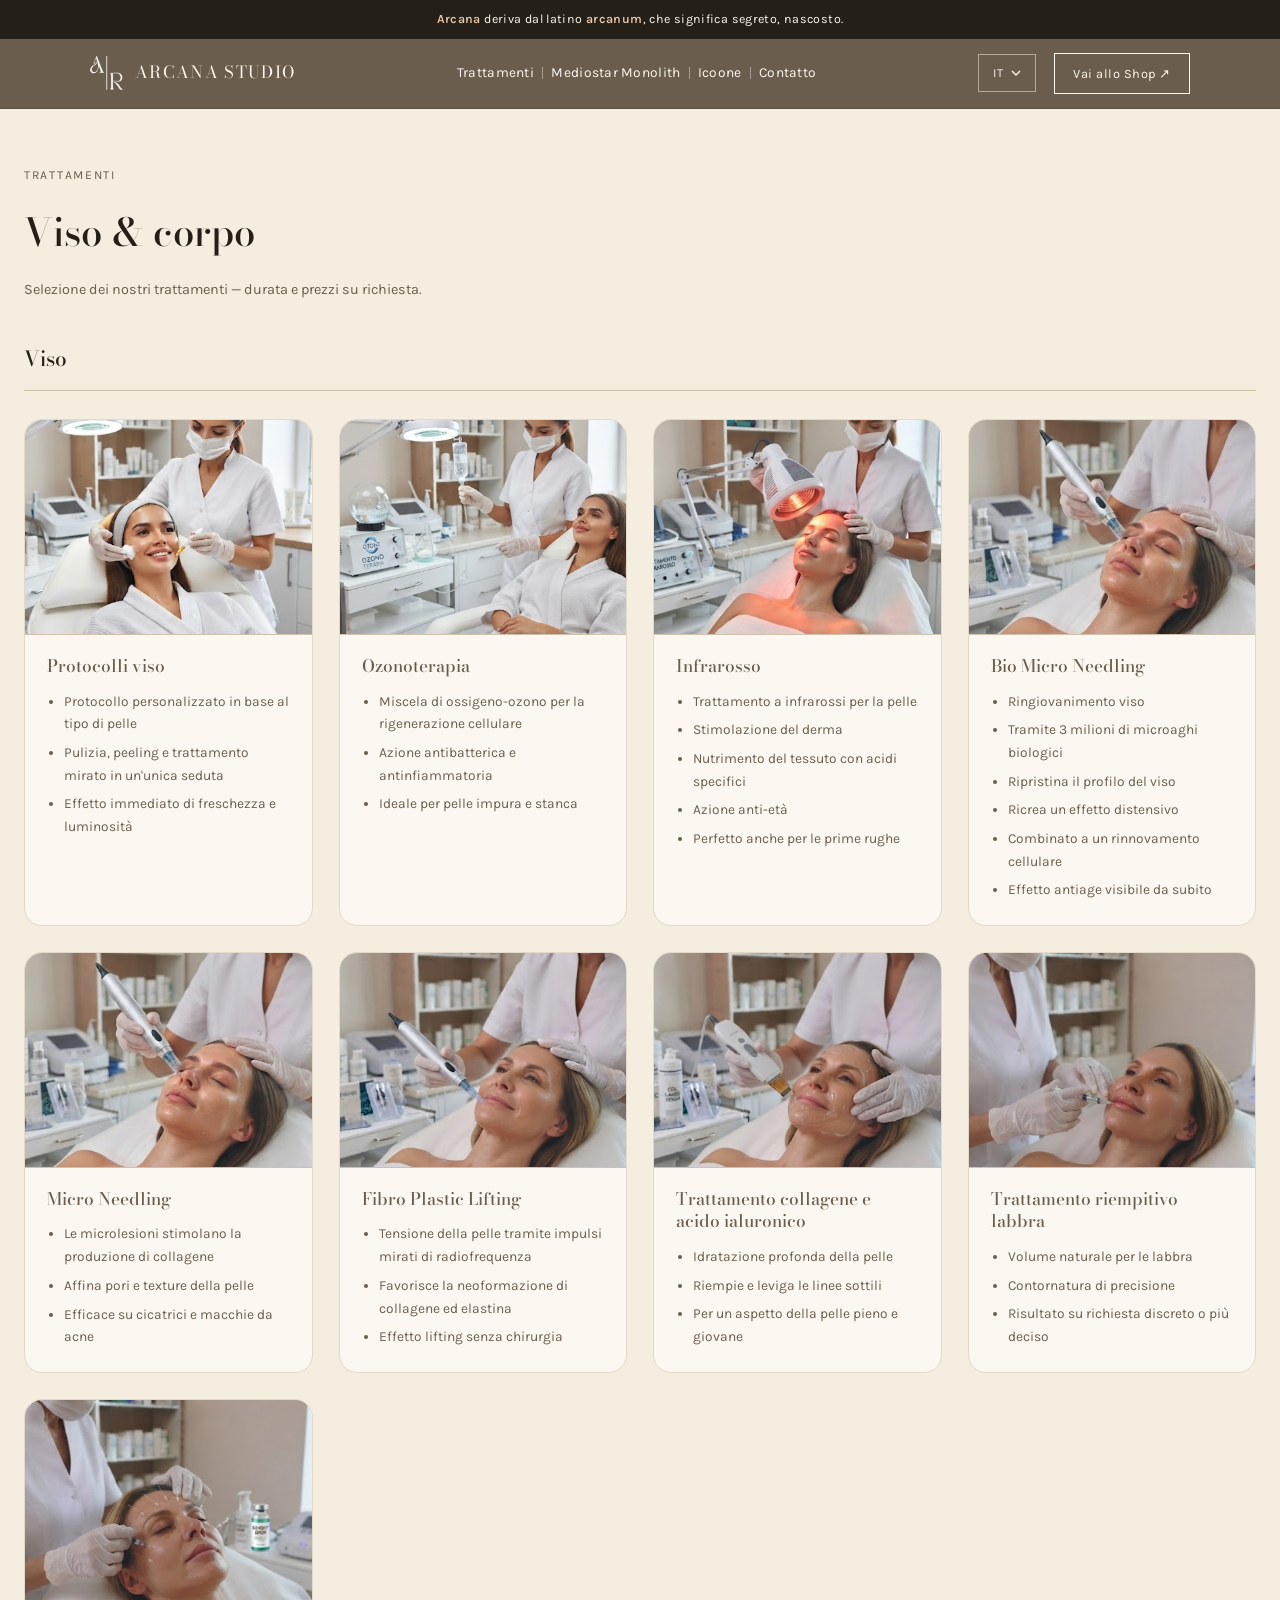
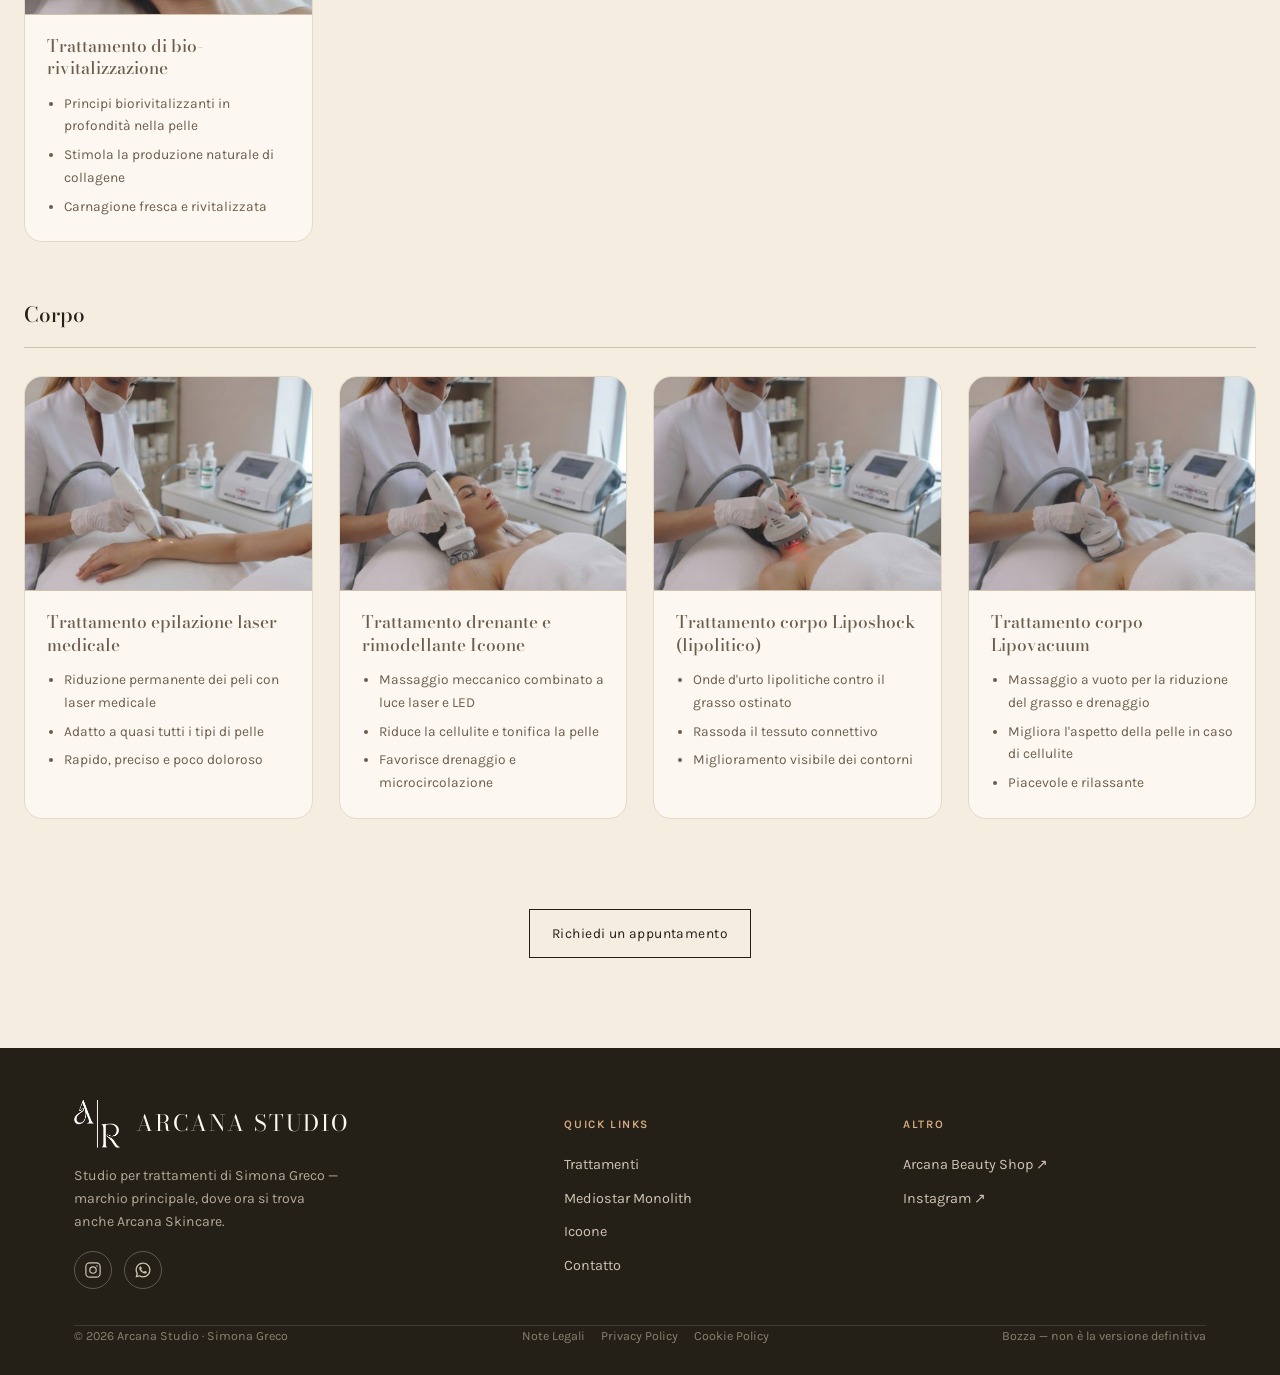
==== behandlungen.html @ 1604ca1e "Initial commit: Arcana Studio website Static multi-language (de/it/en/fr/es) site for Simona Greco's" ====
<!DOCTYPE html>
<html lang="de">
<head>
<script>(function(){if('scrollRestoration' in history){history.scrollRestoration='manual';}var frames=0;function toTop(){window.scrollTo(0,0);frames++;if(frames<20){requestAnimationFrame(toTop);}}toTop();window.addEventListener('pageshow',function(){frames=0;toTop();});})();</script>
<meta charset="UTF-8">
<meta name="viewport" content="width=device-width, initial-scale=1.0">
<link rel="icon" type="image/png" href="assets/favicon-black.png" media="(prefers-color-scheme: light)">
<link rel="icon" type="image/png" href="assets/favicon-white.png" media="(prefers-color-scheme: dark)">
<link rel="icon" href="favicon.ico" sizes="any">
<title>Behandlungen — Arcana Studio</title>
<link rel="preconnect" href="https://fonts.googleapis.com">
<link rel="preconnect" href="https://fonts.gstatic.com" crossorigin>
<link href="https://fonts.googleapis.com/css2?family=Bodoni+Moda:ital,opsz,wght@0,6..96,400..500;0,6..96,600;1,6..96,500&family=Karla:ital,wght@0,300;0,400;0,500;0,600;1,400&display=swap" rel="stylesheet">
<style>
  :root{
    --cream:#FCF8F1;
    --cream-deep:#F4EDE0;
    --ink:#241F17;
    --taupe:#6B5D4D;
    --terracotta:#6B5D4D;
    --line:#E3D9C8;
    --line-strong:#CFC2AC;
    --max:960px;
  }
  *{box-sizing:border-box;}
  body{
    margin:0;
    background:var(--cream-deep);
    color:var(--ink);
    font-family:'Karla', -apple-system, sans-serif;
    font-size:16px;
    line-height:1.65;
    -webkit-font-smoothing:antialiased;
  }
  a{color:inherit;}
  h1,h2,h3{
    font-family:'Bodoni Moda', Georgia, serif;
    font-weight:500;
    margin:0;
  }
  img{max-width:100%;display:block;}
  .rule{
    width:1px;height:0.9em;background:currentColor;opacity:0.35;
    display:inline-block;margin:0 0.6em;vertical-align:middle;
  }
  .eyebrow{
    font-size:0.76rem;letter-spacing:0.14em;text-transform:uppercase;
    color:var(--taupe);margin-bottom:16px;
  }

  /* ---------- draft banner ---------- */
  .draft-banner{
    background:var(--ink);color:var(--cream);text-align:center;
    font-size:0.78rem;letter-spacing:0.03em;padding:9px 16px;
  }
  .draft-banner strong{color:#E9C6A8;font-weight:600;}

  /* ---------- nav ---------- */
  header{
    position:sticky;top:0;z-index:40;
    background:var(--taupe);
    border-bottom:1px solid rgba(0,0,0,0.15);
  }
  nav.wrap{
    display:grid;grid-template-columns:auto 1fr auto;align-items:center;
    gap:14px 24px;padding-block:14px;
    max-width:1180px;margin:0 auto;padding-inline:24px;
  }
  @media (min-width:640px){ nav.wrap{padding-inline:40px;} }
  .brand{display:flex;align-items:center;gap:12px;text-decoration:none;color:var(--cream);justify-self:start;}
  .brand img{height:34px;width:auto;}
  .brand-word{font-family:'Bodoni Moda',serif;font-size:1.05rem;letter-spacing:0.08em;text-transform:uppercase;}
  .nav-right{display:flex;align-items:center;gap:18px;flex-wrap:wrap;justify-self:end;}
  .nav-links{
    display:none;align-items:center;justify-self:center;
    font-size:0.86rem;letter-spacing:0.02em;color:var(--cream);
  }
  .nav-links .rule{opacity:0.4;}
  .nav-links a{text-decoration:none;padding:6px 0;border-bottom:1px solid transparent;color:var(--cream);}
  .nav-links a:hover{border-color:#E9C6A8;}
  @media (min-width:860px){ .nav-links{display:flex;} }
  .nav-toggle{
    display:none;
    background:none;border:1px solid rgba(252,248,241,0.5);
    width:38px;height:38px;flex-shrink:0;
    align-items:center;justify-content:center;
    cursor:pointer;position:relative;
  }
  .nav-toggle span{
    display:block;width:18px;height:2px;background:var(--cream);
    position:relative;transition:background 0.15s;
  }
  .nav-toggle span::before,.nav-toggle span::after{
    content:'';position:absolute;left:0;width:18px;height:2px;background:var(--cream);
    transition:transform 0.15s;
  }
  .nav-toggle span::before{top:-6px;}
  .nav-toggle span::after{top:6px;}
  .nav-toggle[aria-expanded="true"] span{background:transparent;}
  .nav-toggle[aria-expanded="true"] span::before{transform:translateY(6px) rotate(45deg);}
  .nav-toggle[aria-expanded="true"] span::after{transform:translateY(-6px) rotate(-45deg);}
  @media (max-width:859px){
    nav.wrap{position:relative;}
    .nav-toggle{display:inline-flex;}
    .nav-cta{display:none;}
    .nav-links{
      display:none;
      position:absolute;top:100%;right:0;
      flex-direction:column;align-items:stretch;
      background:var(--taupe);
      min-width:220px;
      padding:0;
      box-shadow:0 16px 30px rgba(0,0,0,0.18);
      z-index:50;
    }
    .nav-links.is-open{display:flex;}
    .nav-links .rule{display:none;}
    .nav-links a{padding:14px 24px;border-bottom:1px solid rgba(252,248,241,0.15);text-align:left;}
    .nav-links a:last-child{border-bottom:none;}
  }

  .lang-switch{position:relative;}
  .lang-toggle{
    display:flex;align-items:center;gap:8px;
    background:none;border:1px solid rgba(252,248,241,0.5);color:var(--cream);
    padding:8px 14px;font:inherit;font-family:'Karla',sans-serif;
    font-size:0.76rem;letter-spacing:0.06em;text-transform:uppercase;
    cursor:pointer;transition:border-color 0.15s;
  }
  .lang-toggle:hover{border-color:var(--cream);}
  .lang-toggle svg{flex-shrink:0;transition:transform 0.15s;}
  .lang-toggle[aria-expanded="true"] svg{transform:rotate(180deg);}
  .lang-menu{
    position:absolute;top:calc(100% + 10px);right:0;
    display:flex;flex-direction:column;
    background:var(--cream);border:1px solid var(--line-strong);
    min-width:170px;box-shadow:0 14px 30px rgba(36,31,23,0.2);z-index:60;
  }
  .lang-menu[hidden]{display:none;}
  .lang-option{
    background:none;border:none;text-align:left;padding:11px 16px;
    font:inherit;font-family:'Karla',sans-serif;font-size:0.88rem;
    color:var(--ink);cursor:pointer;border-bottom:1px solid var(--line);
  }
  .lang-option:last-child{border-bottom:none;}
  .lang-option:hover{background:var(--cream-deep);}
  .lang-option.is-active{font-weight:700;color:var(--terracotta);}

  .nav-cta{
    border:1px solid var(--cream);color:var(--cream);padding:9px 18px;
    font-size:0.8rem;letter-spacing:0.04em;text-decoration:none;white-space:nowrap;
    transition:background 0.15s, color 0.15s;
  }
  .nav-cta:hover{background:var(--cream);color:var(--taupe);}

  .wrap{max-width:var(--max);margin:0 auto;padding:56px 24px 90px;}
  .section-head{max-width:60ch;}
  h1{font-size:clamp(1.8rem,4vw,2.4rem);margin-bottom:6px;}
  .menu-note{color:var(--taupe);font-size:0.9rem;margin:14px 0 40px;max-width:60ch;}

  .cta-btn{
    display:block;width:max-content;border:1px solid var(--ink);color:var(--ink);
    padding:12px 22px;text-decoration:none;font-size:0.86rem;letter-spacing:0.03em;
    margin:90px auto 0;transition:background 0.15s,color 0.15s;
  }
  .cta-btn:hover{background:var(--ink);color:var(--cream);}

  .wrap-treatments{max-width:1400px;}

  .tcat-title{
    font-size:1.3rem;margin:56px 0 28px;padding-bottom:14px;
    border-bottom:1px solid var(--line-strong);
  }
  .tcat-title:first-of-type{margin-top:8px;}
  .tcards{
    display:grid;
    grid-template-columns:repeat(auto-fill,minmax(260px,1fr));
    gap:26px;
  }
  .tcard{
    display:flex;flex-direction:column;
    background:var(--cream);
    border:1px solid var(--line);
    border-radius:18px;
    overflow:hidden;
    transition:border-color 0.15s,box-shadow 0.15s,transform 0.15s;
  }
  .tcard:hover{
    border-color:var(--line-strong);
    box-shadow:0 14px 30px rgba(36,31,23,0.09);
    transform:translateY(-2px);
  }
  .tcard-media{
    aspect-ratio:4/3;
    background:linear-gradient(160deg,var(--cream-deep) 0%,var(--line) 100%);
    border-bottom:1px solid var(--line-strong);
    display:flex;align-items:center;justify-content:center;
    color:var(--line-strong);overflow:hidden;flex-shrink:0;
  }
  .tcard-media img{width:100%;height:100%;object-fit:cover;}
  .tcard-media svg{width:30%;height:30%;opacity:0.85;}
  .tcard-body{padding:20px 22px 24px;}
  .tcard-body h3{
    font-size:1.08rem;line-height:1.3;margin-bottom:12px;
    color:var(--taupe);
  }
  .tcard-body h3 a{text-decoration:none;color:inherit;border-bottom:1px solid var(--line-strong);}
  .tcard-body h3 a:hover{color:var(--terracotta);border-color:var(--terracotta);}
  .tcard-list{color:var(--taupe);font-size:0.86rem;margin:0;padding-left:17px;}
  .tcard-list li{margin-bottom:6px;}
  .tcard-list li:last-child{margin-bottom:0;}

  footer{background:var(--ink);color:#CFC5B4;padding-block:52px 28px;}
  footer .wrap{max-width:1180px;padding-top:0;padding-bottom:0;}
  .foot-grid{
    display:grid;grid-template-columns:1fr;gap:36px;
    padding-bottom:36px;border-bottom:1px solid rgba(255,255,255,0.12);
  }
  @media (min-width:760px){
    .foot-grid{grid-template-columns:1.2fr 0.8fr 0.8fr;}
  }
  .foot-brand-top{display:flex;align-items:center;gap:16px;margin-bottom:16px;}
  .foot-brand img{height:48px;width:auto;}
  .foot-brand-word{font-family:'Bodoni Moda',serif;font-size:1.4rem;letter-spacing:0.08em;text-transform:uppercase;color:var(--cream);}
  .foot-brand p{max-width:34ch;font-size:0.88rem;color:#B4A997;}
  .foot-social{display:flex;gap:12px;margin-top:18px;}
  .foot-social a{
    width:38px;height:38px;border-radius:50%;
    border:1px solid rgba(207,197,180,0.35);
    display:flex;align-items:center;justify-content:center;
    color:#CFC5B4;transition:border-color 0.15s,color 0.15s;
  }
  .foot-social a:hover{color:#fff;border-color:#fff;}
  .foot-social svg{width:18px;height:18px;}
  .foot-col h4{
    font-size:0.72rem;letter-spacing:0.14em;text-transform:uppercase;
    color:#D8AE84;margin-bottom:14px;font-family:'Karla',sans-serif;font-weight:600;
  }
  .foot-col a{display:block;text-decoration:none;color:#CFC5B4;font-size:0.9rem;padding-block:5px;}
  .foot-col a:hover{color:#fff;}
  .foot-bottom{
    display:flex;flex-wrap:wrap;justify-content:space-between;gap:10px;
    padding-top:22px;font-size:0.78rem;color:#8C816E;
  }
  .foot-legal{display:flex;flex-wrap:wrap;gap:16px;}
  .foot-legal a{color:#8C816E;text-decoration:none;}
  .foot-legal a:hover{color:#CFC5B4;}
</style>
</head>
<body>
<div class="draft-banner" data-i18n="banner">
  <strong>Arcana</strong> kommt vom lateinischen <strong>arcanum</strong> — das Geheimnis, das Verborgene.
</div>

<header>
  <nav class="wrap">
    <a class="brand" href="index.html">
      <img src="assets/logo-bianco.png" alt="Arcana Studio Logo">
      <span class="brand-word">Arcana Studio</span>
    </a>
    <div class="nav-links">
      <a href="behandlungen.html" data-i18n="nav.behandlungen">Behandlungen</a><span class="rule"></span>
      <a href="mediostar.html" data-i18n="nav.mediostar">Mediostar Monolith</a><span class="rule"></span>
      <a href="icoone.html" data-i18n="nav.icoone">Icoone</a><span class="rule"></span>
      <a href="kontakt.html" data-i18n="nav.kontakt">Kontakt</a>
    </div>
    <div class="nav-right">
      <div class="lang-switch">
        <button type="button" class="lang-toggle" id="lang-toggle" aria-haspopup="true" aria-expanded="false">
          <span class="lang-current">DE</span>
          <svg width="10" height="6" viewBox="0 0 10 6" fill="none"><path d="M1 1L5 5L9 1" stroke="currentColor" stroke-width="1.4"/></svg>
        </button>
        <div class="lang-menu" id="lang-menu" hidden>
          <button type="button" class="lang-option" data-lang="it">Italiano</button>
          <button type="button" class="lang-option" data-lang="de">Deutsch</button>
          <button type="button" class="lang-option" data-lang="en">English</button>
          <button type="button" class="lang-option" data-lang="es">Español</button>
          <button type="button" class="lang-option" data-lang="fr">Français</button>
        </div>
      </div>
      <button type="button" class="nav-toggle" id="nav-toggle" aria-label="Menu" aria-haspopup="true" aria-expanded="false"><span></span></button>
      <a class="nav-cta" href="https://www.arcanabeautyshop.com" target="_blank" rel="noopener" data-i18n="nav.shop">Zum Shop ↗</a>
    </div>
  </nav>
</header>
<div class="wrap wrap-treatments">
  <div class="section-head">
    <div class="eyebrow" data-i18n="treatments.eyebrow">Behandlungsmenü</div>
    <h1 data-i18n="treatments.h2">Gesicht &amp; Körper</h1>
  </div>
  <p class="menu-note" data-i18n="treatments.note">Auswahl unserer Behandlungen — Dauer und Preise auf Anfrage.</p>

  <h2 class="tcat-title" data-i18n="cat1.h3">Viso</h2>
  <div class="tcards">
    <article class="tcard">
      <div class="tcard-media"><img src="assets/trattamenti/protocolli_viso.png" alt="Gesichtsprotokolle"></div>
      <div class="tcard-body">
        <h3 data-i18n="viso1">Gesichtsprotokolle</h3>
        <ul class="tcard-list">
          <li data-i18n="v1b1">Individuelles Behandlungsprotokoll für den Hauttyp</li>
          <li data-i18n="v1b2">Reinigung, Peeling &amp; gezielte Pflege in einer Sitzung</li>
          <li data-i18n="v1b3">Sofort sichtbarer Frische-Effekt</li>
        </ul>
      </div>
    </article>

    <article class="tcard">
      <div class="tcard-media"><img src="assets/trattamenti/ozone_terapia.png" alt="Ozontherapie" style="transform:scale(1.22);"></div>
      <div class="tcard-body">
        <h3 data-i18n="viso2">Ozontherapie</h3>
        <ul class="tcard-list">
          <li data-i18n="v2b1">Sauerstoff-Ozon-Gemisch zur Zellregeneration</li>
          <li data-i18n="v2b2">Antibakteriell &amp; entzündungshemmend</li>
          <li data-i18n="v2b3">Ideal bei unreiner, müder Haut</li>
        </ul>
      </div>
    </article>

    <article class="tcard">
      <div class="tcard-media"><img src="assets/trattamenti/infrarosso.png" alt="Infrarot-Behandlung"></div>
      <div class="tcard-body">
        <h3 data-i18n="viso3">Infrarot-Behandlung</h3>
        <ul class="tcard-list">
          <li data-i18n="v3b1">Infrarot-Wärmebehandlung für die Haut</li>
          <li data-i18n="v3b2">Stimulation der Dermis</li>
          <li data-i18n="v3b3">Nährstoffversorgung des Gewebes mit gezielten Säuren</li>
          <li data-i18n="v3b4">Anti-Aging-Wirkung</li>
          <li data-i18n="v3b5">Perfekt auch bei ersten Fältchen</li>
        </ul>
      </div>
    </article>

    <article class="tcard">
      <div class="tcard-media"><img src="assets/trattamenti/bio_micro_needling.png" alt="Bio Micro Needling" style="transform:scale(1.22);"></div>
      <div class="tcard-body">
        <h3 data-i18n="viso4">Bio Micro Needling</h3>
        <ul class="tcard-list">
          <li data-i18n="v4b1">Gesichtsverjüngung</li>
          <li data-i18n="v4b2">Mittels 3 Millionen biologischer Mikronadeln</li>
          <li data-i18n="v4b3">Wiederherstellung des Gesichtsprofils</li>
          <li data-i18n="v4b4">Entspannender, glättender Effekt</li>
          <li data-i18n="v4b5">Kombiniert mit zellulärer Erneuerung</li>
          <li data-i18n="v4b6">Sofort sichtbarer Anti-Aging-Effekt</li>
        </ul>
      </div>
    </article>

    <article class="tcard">
      <div class="tcard-media"><img src="assets/trattamenti/bio_micro_needling.png" alt="Micro Needling" style="transform:scale(1.22);"></div>
      <div class="tcard-body">
        <h3 data-i18n="viso5">Micro Needling</h3>
        <ul class="tcard-list">
          <li data-i18n="v5b1">Mikroverletzungen regen die Kollagenbildung an</li>
          <li data-i18n="v5b2">Verfeinert Poren &amp; Hautstruktur</li>
          <li data-i18n="v5b3">Wirksam bei Narben &amp; Aknemalen</li>
        </ul>
      </div>
    </article>

    <article class="tcard">
      <div class="tcard-media"><img src="assets/trattamenti/fibro_plastic_lifting.png" alt="Fibro Plastic Lifting" style="transform:scale(1.22);"></div>
      <div class="tcard-body">
        <h3 data-i18n="viso6">Fibro Plastic Lifting</h3>
        <ul class="tcard-list">
          <li data-i18n="v6b1">Straffung durch gezielte Radiofrequenz-Impulse</li>
          <li data-i18n="v6b2">Fördert Kollagen- &amp; Elastinneubildung</li>
          <li data-i18n="v6b3">Lifting-Effekt ohne OP</li>
        </ul>
      </div>
    </article>

    <article class="tcard">
      <div class="tcard-media"><img src="assets/trattamenti/collagene_acido_ialuronico_viso.png" alt="Kollagen- &amp; Hyaluronsäure-Behandlung" style="transform:scale(1.22);"></div>
      <div class="tcard-body">
        <h3 data-i18n="viso7">Kollagen- &amp; Hyaluronsäure-Behandlung</h3>
        <ul class="tcard-list">
          <li data-i18n="v7b1">Tiefenwirksame Feuchtigkeitsversorgung</li>
          <li data-i18n="v7b2">Polstert &amp; glättet feine Linien</li>
          <li data-i18n="v7b3">Für ein pralles, jugendliches Hautbild</li>
        </ul>
      </div>
    </article>

    <article class="tcard">
      <div class="tcard-media"><img src="assets/trattamenti/labbra_riempitiva.png" alt="Lippenunterspritzung" style="transform:scale(1.22);"></div>
      <div class="tcard-body">
        <h3 data-i18n="viso8">Lippenunterspritzung</h3>
        <ul class="tcard-list">
          <li data-i18n="v8b1">Natürliches Volumen für die Lippen</li>
          <li data-i18n="v8b2">Präzise Konturierung</li>
          <li data-i18n="v8b3">Ergebnis auf Wunsch dezent oder ausdrucksstark</li>
        </ul>
      </div>
    </article>

    <article class="tcard">
      <div class="tcard-media"><img src="assets/trattamenti/bio_rivitalizzazione_viso.png" alt="Bio-Revitalisierung" style="transform:scale(1.22);"></div>
      <div class="tcard-body">
        <h3 data-i18n="viso9">Bio-Revitalisierung</h3>
        <ul class="tcard-list">
          <li data-i18n="v9b1">Biorevitalisierende Wirkstoffe für die Hauttiefe</li>
          <li data-i18n="v9b2">Regt die körpereigene Kollagenproduktion an</li>
          <li data-i18n="v9b3">Frischer, revitalisierter Teint</li>
        </ul>
      </div>
    </article>
  </div>

  <h2 class="tcat-title" data-i18n="cat2.h3">Corpo</h2>
  <div class="tcards">
    <article class="tcard">
      <div class="tcard-media"><img src="assets/trattamenti/epilazione_laser_medicale.png" alt="Medizinische Laser-Haarentfernung"></div>
      <div class="tcard-body">
        <h3 data-i18n="corpo1">Medizinische Laser-Haarentfernung</h3>
        <ul class="tcard-list">
          <li data-i18n="c1b1">Dauerhafte Haarreduktion mit medizinischem Laser</li>
          <li data-i18n="c1b2">Für nahezu alle Hauttypen geeignet</li>
          <li data-i18n="c1b3">Schnell, präzise &amp; schmerzarm</li>
        </ul>
      </div>
    </article>

    <article class="tcard">
      <div class="tcard-media"><img src="assets/trattamenti/icoone_drenante_rimodellante.png" alt="Icoone Drainage- &amp; Formbehandlung"></div>
      <div class="tcard-body">
        <h3 data-i18n="corpo2">Icoone Drainage- &amp; Formbehandlung</h3>
        <ul class="tcard-list">
          <li data-i18n="c2b1">Mechanische Massage kombiniert mit Laser- &amp; LED-Licht</li>
          <li data-i18n="c2b2">Reduziert Cellulite &amp; strafft die Haut</li>
          <li data-i18n="c2b3">Fördert Drainage &amp; Mikrozirkulation</li>
        </ul>
      </div>
    </article>

    <article class="tcard">
      <div class="tcard-media"><img src="assets/trattamenti/liposhock_lipolitico.png" alt="Liposhock Körperbehandlung (lipolytisch)"></div>
      <div class="tcard-body">
        <h3 data-i18n="corpo3">Liposhock Körperbehandlung (lipolytisch)</h3>
        <ul class="tcard-list">
          <li data-i18n="c3b1">Lipolytische Stoßwellen gegen hartnäckiges Fett</li>
          <li data-i18n="c3b2">Strafft das Bindegewebe</li>
          <li data-i18n="c3b3">Sichtbare Konturverbesserung</li>
        </ul>
      </div>
    </article>

    <article class="tcard">
      <div class="tcard-media"><img src="assets/trattamenti/lipovacuum.png" alt="Lipovacuum Körperbehandlung"></div>
      <div class="tcard-body">
        <h3 data-i18n="corpo4">Lipovacuum Körperbehandlung</h3>
        <ul class="tcard-list">
          <li data-i18n="c4b1">Vakuum-Massage zur Fettreduktion &amp; Drainage</li>
          <li data-i18n="c4b2">Verbessert das Hautbild bei Cellulite</li>
          <li data-i18n="c4b3">Angenehm &amp; entspannend</li>
        </ul>
      </div>
    </article>
  </div>

  <a class="cta-btn" href="kontakt.html" data-i18n="page.cta">Termin anfragen</a>
</div>


<footer>
  <div class="wrap">
    <div class="foot-grid">
      <div class="foot-brand">
        <div class="foot-brand-top">
          <img src="assets/logo-bianco.png" alt="Arcana Studio">
          <span class="foot-brand-word">Arcana Studio</span>
        </div>
        <p data-i18n="footer.tagline">Studio für Behandlungen von Simona Greco — Hauptmarke, bei der es jetzt auch Arcana Skincare gibt.</p>
        <div class="foot-social">
          <a href="https://www.instagram.com/arcanasimonagreco/" target="_blank" rel="noopener" aria-label="Instagram">
            <svg viewBox="0 0 24 24" fill="none" stroke="currentColor" stroke-width="1.6"><rect x="2.5" y="2.5" width="19" height="19" rx="5"/><circle cx="12" cy="12" r="4.3"/><circle cx="17.3" cy="6.7" r="0.9" fill="currentColor" stroke="none"/></svg>
          </a>
          <a href="https://wa.me/393441712506" target="_blank" rel="noopener" aria-label="WhatsApp">
            <svg viewBox="0 0 24 24" fill="currentColor"><path d="M12.04 2c-5.5 0-9.96 4.46-9.96 9.96 0 1.76.46 3.4 1.26 4.83L2 22l5.36-1.31a9.9 9.9 0 0 0 4.68 1.19h.004c5.5 0 9.96-4.46 9.96-9.96S17.54 2 12.04 2zm0 18.2h-.003a8.2 8.2 0 0 1-4.19-1.15l-.3-.18-3.12.76.84-3.03-.2-.31a8.18 8.18 0 0 1-1.26-4.36c0-4.52 3.68-8.2 8.22-8.2 2.2 0 4.26.86 5.82 2.41a8.15 8.15 0 0 1 2.41 5.8c0 4.53-3.69 8.26-8.2 8.26zm4.5-6.16c-.25-.12-1.46-.72-1.69-.8-.23-.08-.39-.12-.56.12-.17.25-.64.8-.78.96-.14.17-.29.19-.53.06-.25-.12-1.05-.39-2-1.23-.74-.66-1.24-1.48-1.39-1.72-.14-.25-.02-.38.11-.51.11-.11.25-.29.37-.43.12-.14.16-.25.25-.41.08-.17.04-.31-.02-.43-.06-.12-.56-1.35-.77-1.85-.2-.48-.41-.42-.56-.43h-.48c-.17 0-.43.06-.66.31s-.87.85-.87 2.08.89 2.42 1.02 2.59c.12.17 1.75 2.67 4.24 3.74.59.26 1.05.41 1.41.52.59.19 1.13.16 1.56.1.48-.07 1.46-.6 1.66-1.17.21-.58.21-1.08.14-1.18-.06-.1-.23-.16-.48-.28z"/></svg>
          </a>
        </div>
      </div>
      <div class="foot-col">
        <h4 data-i18n="footer.quickLinks">Quick Links</h4>
        <a href="behandlungen.html" data-i18n="nav.behandlungen">Behandlungen</a>
        <a href="mediostar.html" data-i18n="nav.mediostar">Mediostar Monolith</a>
        <a href="icoone.html" data-i18n="nav.icoone">Icoone</a>
        <a href="kontakt.html" data-i18n="nav.kontakt">Kontakt</a>
      </div>
      <div class="foot-col">
        <h4 data-i18n="footer.moreHeading">Mehr</h4>
        <a href="https://www.arcanabeautyshop.com" target="_blank" rel="noopener" data-i18n="footer.linkShop">Arcana Beauty Shop ↗</a>
        <a href="https://www.instagram.com/arcanasimonagreco/" target="_blank" rel="noopener" data-i18n="footer.linkInstagram">Instagram ↗</a>
      </div>
    </div>
    <div class="wrap foot-bottom" style="padding-left:0;padding-right:0;">
      <span data-i18n="footer.copyright">© 2026 Arcana Studio · Simona Greco</span>
      <div class="foot-legal">
        <a href="impressum.html" data-i18n="footer.legalNotice">Impressum</a>
        <a href="privacy.html" data-i18n="footer.privacyPolicy">Datenschutz</a>
        <a href="cookie.html" data-i18n="footer.cookiePolicy">Cookies</a>
      </div>
      <span data-i18n="footer.draftnote">Entwurf — nicht die endgültige Version</span>
    </div>
  </div>
</footer>

<script>
  var translations = {
    de: {
      "banner": '<strong>Arcana</strong> kommt vom lateinischen <strong>arcanum</strong> — das Geheimnis, das Verborgene.',
      "nav.behandlungen":"Behandlungen","nav.mediostar":"Mediostar Monolith","nav.icoone":"Icoone","nav.kontakt":"Kontakt","nav.shop":"Zum Shop ↗",
      "footer.tagline":"Studio für Behandlungen von Simona Greco — Hauptmarke, bei der es jetzt auch Arcana Skincare gibt.",
      "footer.studioHeading":"Studio","footer.quickLinks":"Quick Links","footer.linkAbout":"Über uns","footer.linkTreatments":"Behandlungen","footer.linkClass":"Simona Greco","footer.linkContact":"Kontakt",
      "footer.moreHeading":"Mehr","footer.linkShop":"Arcana Beauty Shop ↗","footer.linkInstagram":"Instagram ↗",
      "footer.copyright":"© 2026 Arcana Studio · Simona Greco","footer.draftnote":"Entwurf — nicht die endgültige Version",
      "footer.legalNotice":"Impressum","footer.privacyPolicy":"Datenschutz","footer.cookiePolicy":"Cookies",
      "treatments.eyebrow":"Behandlungsmenü","treatments.h2":"Gesicht &amp; Körper",
      "treatments.note":"Auswahl unserer Behandlungen — Dauer und Preise auf Anfrage.",
      "cat1.h3":"Gesicht",
      "viso1":"Gesichtsprotokolle","viso2":"Ozontherapie","viso3":"Infrarot-Behandlung","viso4":"Bio Micro Needling","viso5":"Micro Needling","viso6":"Fibro Plastic Lifting","viso7":"Kollagen- &amp; Hyaluronsäure-Behandlung","viso8":"Lippenunterspritzung","viso9":"Bio-Revitalisierung",
      "cat2.h3":"Körper",
      "corpo1":"Medizinische Laser-Haarentfernung","corpo2":"Icoone Drainage- &amp; Formbehandlung","corpo3":"Liposhock Körperbehandlung (lipolytisch)","corpo4":"Lipovacuum Körperbehandlung",
      "v1b1":"Individuelles Behandlungsprotokoll für den Hauttyp","v1b2":"Reinigung, Peeling &amp; gezielte Pflege in einer Sitzung","v1b3":"Sofort sichtbarer Frische-Effekt",
      "v2b1":"Sauerstoff-Ozon-Gemisch zur Zellregeneration","v2b2":"Antibakteriell &amp; entzündungshemmend","v2b3":"Ideal bei unreiner, müder Haut",
      "v3b1":"Infrarot-Wärmebehandlung für die Haut","v3b2":"Stimulation der Dermis","v3b3":"Nährstoffversorgung des Gewebes mit gezielten Säuren","v3b4":"Anti-Aging-Wirkung","v3b5":"Perfekt auch bei ersten Fältchen",
      "v4b1":"Gesichtsverjüngung","v4b2":"Mittels 3 Millionen biologischer Mikronadeln","v4b3":"Wiederherstellung des Gesichtsprofils","v4b4":"Entspannender, glättender Effekt","v4b5":"Kombiniert mit zellulärer Erneuerung","v4b6":"Sofort sichtbarer Anti-Aging-Effekt",
      "v5b1":"Mikroverletzungen regen die Kollagenbildung an","v5b2":"Verfeinert Poren &amp; Hautstruktur","v5b3":"Wirksam bei Narben &amp; Aknemalen",
      "v6b1":"Straffung durch gezielte Radiofrequenz-Impulse","v6b2":"Fördert Kollagen- &amp; Elastinneubildung","v6b3":"Lifting-Effekt ohne OP",
      "v7b1":"Tiefenwirksame Feuchtigkeitsversorgung","v7b2":"Polstert &amp; glättet feine Linien","v7b3":"Für ein pralles, jugendliches Hautbild",
      "v8b1":"Natürliches Volumen für die Lippen","v8b2":"Präzise Konturierung","v8b3":"Ergebnis auf Wunsch dezent oder ausdrucksstark",
      "v9b1":"Biorevitalisierende Wirkstoffe für die Hauttiefe","v9b2":"Regt die körpereigene Kollagenproduktion an","v9b3":"Frischer, revitalisierter Teint",
      "c1b1":"Dauerhafte Haarreduktion mit medizinischem Laser","c1b2":"Für nahezu alle Hauttypen geeignet","c1b3":"Schnell, präzise &amp; schmerzarm",
      "c2b1":"Mechanische Massage kombiniert mit Laser- &amp; LED-Licht","c2b2":"Reduziert Cellulite &amp; strafft die Haut","c2b3":"Fördert Drainage &amp; Mikrozirkulation",
      "c3b1":"Lipolytische Stoßwellen gegen hartnäckiges Fett","c3b2":"Strafft das Bindegewebe","c3b3":"Sichtbare Konturverbesserung",
      "c4b1":"Vakuum-Massage zur Fettreduktion &amp; Drainage","c4b2":"Verbessert das Hautbild bei Cellulite","c4b3":"Angenehm &amp; entspannend",
      "page.cta":"Termin anfragen"
    },
    it: {
      "banner": '<strong>Arcana</strong> deriva dal latino <strong>arcanum</strong>, che significa segreto, nascosto.',
      "nav.behandlungen":"Trattamenti","nav.mediostar":"Mediostar Monolith","nav.icoone":"Icoone","nav.kontakt":"Contatto","nav.shop":"Vai allo Shop ↗",
      "footer.tagline":"Studio per trattamenti di Simona Greco — marchio principale, dove ora si trova anche Arcana Skincare.",
      "footer.studioHeading":"Studio","footer.quickLinks":"Quick Links","footer.linkAbout":"Chi siamo","footer.linkTreatments":"Trattamenti","footer.linkClass":"Simona Greco","footer.linkContact":"Contatto",
      "footer.moreHeading":"Altro","footer.linkShop":"Arcana Beauty Shop ↗","footer.linkInstagram":"Instagram ↗",
      "footer.copyright":"© 2026 Arcana Studio · Simona Greco","footer.draftnote":"Bozza — non è la versione definitiva",
      "footer.legalNotice":"Note Legali","footer.privacyPolicy":"Privacy Policy","footer.cookiePolicy":"Cookie Policy",
      "treatments.eyebrow":"Trattamenti","treatments.h2":"Viso &amp; corpo",
      "treatments.note":"Selezione dei nostri trattamenti — durata e prezzi su richiesta.",
      "cat1.h3":"Viso",
      "viso1":"Protocolli viso","viso2":"Ozonoterapia","viso3":"Infrarosso","viso4":"Bio Micro Needling","viso5":"Micro Needling","viso6":"Fibro Plastic Lifting","viso7":"Trattamento collagene e acido ialuronico","viso8":"Trattamento riempitivo labbra","viso9":"Trattamento di bio-rivitalizzazione",
      "cat2.h3":"Corpo",
      "corpo1":"Trattamento epilazione laser medicale","corpo2":"Trattamento drenante e rimodellante Icoone","corpo3":"Trattamento corpo Liposhock (lipolitico)","corpo4":"Trattamento corpo Lipovacuum",
      "v1b1":"Protocollo personalizzato in base al tipo di pelle","v1b2":"Pulizia, peeling e trattamento mirato in un'unica seduta","v1b3":"Effetto immediato di freschezza e luminosità",
      "v2b1":"Miscela di ossigeno-ozono per la rigenerazione cellulare","v2b2":"Azione antibatterica e antinfiammatoria","v2b3":"Ideale per pelle impura e stanca",
      "v3b1":"Trattamento a infrarossi per la pelle","v3b2":"Stimolazione del derma","v3b3":"Nutrimento del tessuto con acidi specifici","v3b4":"Azione anti-età","v3b5":"Perfetto anche per le prime rughe",
      "v4b1":"Ringiovanimento viso","v4b2":"Tramite 3 milioni di microaghi biologici","v4b3":"Ripristina il profilo del viso","v4b4":"Ricrea un effetto distensivo","v4b5":"Combinato a un rinnovamento cellulare","v4b6":"Effetto antiage visibile da subito",
      "v5b1":"Le microlesioni stimolano la produzione di collagene","v5b2":"Affina pori e texture della pelle","v5b3":"Efficace su cicatrici e macchie da acne",
      "v6b1":"Tensione della pelle tramite impulsi mirati di radiofrequenza","v6b2":"Favorisce la neoformazione di collagene ed elastina","v6b3":"Effetto lifting senza chirurgia",
      "v7b1":"Idratazione profonda della pelle","v7b2":"Riempie e leviga le linee sottili","v7b3":"Per un aspetto della pelle pieno e giovane",
      "v8b1":"Volume naturale per le labbra","v8b2":"Contornatura di precisione","v8b3":"Risultato su richiesta discreto o più deciso",
      "v9b1":"Principi biorivitalizzanti in profondità nella pelle","v9b2":"Stimola la produzione naturale di collagene","v9b3":"Carnagione fresca e rivitalizzata",
      "c1b1":"Riduzione permanente dei peli con laser medicale","c1b2":"Adatto a quasi tutti i tipi di pelle","c1b3":"Rapido, preciso e poco doloroso",
      "c2b1":"Massaggio meccanico combinato a luce laser e LED","c2b2":"Riduce la cellulite e tonifica la pelle","c2b3":"Favorisce drenaggio e microcircolazione",
      "c3b1":"Onde d'urto lipolitiche contro il grasso ostinato","c3b2":"Rassoda il tessuto connettivo","c3b3":"Miglioramento visibile dei contorni",
      "c4b1":"Massaggio a vuoto per la riduzione del grasso e drenaggio","c4b2":"Migliora l'aspetto della pelle in caso di cellulite","c4b3":"Piacevole e rilassante",
      "page.cta":"Richiedi un appuntamento"
    },
    en: {
      "banner": '<strong>Arcana</strong> comes from the Latin <strong>arcanum</strong>, meaning secret, hidden.',
      "nav.behandlungen":"Treatments","nav.mediostar":"Mediostar Monolith","nav.icoone":"Icoone","nav.kontakt":"Contact","nav.shop":"Visit the Shop ↗",
      "footer.tagline":"Treatment studio by Simona Greco — the main brand, now also home to Arcana Skincare.",
      "footer.studioHeading":"Studio","footer.quickLinks":"Quick Links","footer.linkAbout":"About","footer.linkTreatments":"Treatments","footer.linkClass":"Simona Greco","footer.linkContact":"Contact",
      "footer.moreHeading":"More","footer.linkShop":"Arcana Beauty Shop ↗","footer.linkInstagram":"Instagram ↗",
      "footer.copyright":"© 2026 Arcana Studio · Simona Greco","footer.draftnote":"Draft — not the final version",
      "footer.legalNotice":"Legal Notice","footer.privacyPolicy":"Privacy Policy","footer.cookiePolicy":"Cookie Policy",
      "treatments.eyebrow":"Treatments","treatments.h2":"Face &amp; body",
      "treatments.note":"A selection of our treatments — duration and prices upon request.",
      "cat1.h3":"Face",
      "viso1":"Facial Protocols","viso2":"Ozone Therapy","viso3":"Infrared Treatment","viso4":"Bio Micro Needling","viso5":"Micro Needling","viso6":"Fibro Plastic Lifting","viso7":"Collagen &amp; Hyaluronic Acid Treatment","viso8":"Lip Filler","viso9":"Bio-Revitalization",
      "cat2.h3":"Body",
      "corpo1":"Medical Laser Hair Removal","corpo2":"Icoone Draining &amp; Body Contouring Treatment","corpo3":"Liposhock Body Treatment (lipolytic)","corpo4":"Lipovacuum Body Treatment",
      "v1b1":"Personalised protocol tailored to your skin type","v1b2":"Cleansing, peeling and targeted care in one session","v1b3":"Immediate, visible freshness",
      "v2b1":"Oxygen-ozone blend for cellular regeneration","v2b2":"Antibacterial and anti-inflammatory action","v2b3":"Ideal for blemished, tired skin",
      "v3b1":"Infrared heat treatment for the skin","v3b2":"Stimulates the dermis","v3b3":"Nourishes tissue with targeted acids","v3b4":"Anti-aging effect","v3b5":"Perfect for early fine lines too",
      "v4b1":"Facial rejuvenation","v4b2":"Using 3 million biological micro-needles","v4b3":"Restores the profile of the face","v4b4":"Creates a smoothing, relaxing effect","v4b5":"Combined with cellular renewal","v4b6":"Visible anti-aging effect from the very first session",
      "v5b1":"Micro-injuries stimulate collagen production","v5b2":"Refines pores and skin texture","v5b3":"Effective on scars and acne marks",
      "v6b1":"Skin tightening through targeted radiofrequency pulses","v6b2":"Boosts new collagen and elastin formation","v6b3":"Lifting effect without surgery",
      "v7b1":"Deep, long-lasting hydration","v7b2":"Plumps and smooths fine lines","v7b3":"For a fuller, more youthful complexion",
      "v8b1":"Natural volume for the lips","v8b2":"Precise contouring","v8b3":"Result as subtle or defined as you wish",
      "v9b1":"Bio-revitalising active ingredients deep in the skin","v9b2":"Stimulates the skin's own collagen production","v9b3":"Fresh, revitalised complexion",
      "c1b1":"Permanent hair reduction with a medical-grade laser","c1b2":"Suitable for almost every skin type","c1b3":"Fast, precise and virtually painless",
      "c2b1":"Mechanical massage combined with laser and LED light","c2b2":"Reduces cellulite and firms the skin","c2b3":"Boosts drainage and microcirculation",
      "c3b1":"Lipolytic shockwaves target stubborn fat","c3b2":"Firms connective tissue","c3b3":"Visibly improved body contours",
      "c4b1":"Vacuum massage for fat reduction and drainage","c4b2":"Improves the skin's appearance in cases of cellulite","c4b3":"Pleasant and relaxing",
      "page.cta":"Request an appointment"
    },
    fr: {
      "banner": '<strong>Arcana</strong> vient du latin <strong>arcanum</strong>, qui signifie secret, caché.',
      "nav.behandlungen":"Soins","nav.mediostar":"Mediostar Monolith","nav.icoone":"Icoone","nav.kontakt":"Contact","nav.shop":"Voir la boutique ↗",
      "footer.tagline":"Studio de soins de Simona Greco — marque principale, où se trouve désormais aussi Arcana Skincare.",
      "footer.studioHeading":"Studio","footer.quickLinks":"Quick Links","footer.linkAbout":"À propos","footer.linkTreatments":"Soins","footer.linkClass":"Simona Greco","footer.linkContact":"Contact",
      "footer.moreHeading":"Plus","footer.linkShop":"Arcana Beauty Shop ↗","footer.linkInstagram":"Instagram ↗",
      "footer.copyright":"© 2026 Arcana Studio · Simona Greco","footer.draftnote":"Brouillon — pas la version définitive",
      "footer.legalNotice":"Mentions légales","footer.privacyPolicy":"Confidentialité","footer.cookiePolicy":"Cookies",
      "treatments.eyebrow":"Soins","treatments.h2":"Visage &amp; corps",
      "treatments.note":"Une sélection de nos soins — durée et tarifs sur demande.",
      "cat1.h3":"Visage",
      "viso1":"Protocoles visage","viso2":"Ozonothérapie","viso3":"Traitement infrarouge","viso4":"Bio Micro Needling","viso5":"Micro Needling","viso6":"Fibro Plastic Lifting","viso7":"Traitement collagène &amp; acide hyaluronique","viso8":"Comblement des lèvres","viso9":"Bio-revitalisation",
      "cat2.h3":"Corps",
      "corpo1":"Épilation laser médicale","corpo2":"Traitement drainant et remodelant Icoone","corpo3":"Traitement corps Liposhock (lipolytique)","corpo4":"Traitement corps Lipovacuum",
      "v1b1":"Protocole personnalisé selon votre type de peau","v1b2":"Nettoyage, peeling et soin ciblé en une seule séance","v1b3":"Effet fraîcheur immédiat et visible",
      "v2b1":"Mélange oxygène-ozone pour la régénération cellulaire","v2b2":"Action antibactérienne et anti-inflammatoire","v2b3":"Idéal pour une peau à imperfections et fatiguée",
      "v3b1":"Traitement par chaleur infrarouge pour la peau","v3b2":"Stimule le derme","v3b3":"Nourrit le tissu avec des acides ciblés","v3b4":"Effet anti-âge","v3b5":"Parfait aussi pour les premières ridules",
      "v4b1":"Rajeunissement du visage","v4b2":"Grâce à 3 millions de micro-aiguilles biologiques","v4b3":"Restaure le profil du visage","v4b4":"Crée un effet lissant et relaxant","v4b5":"Associé à un renouvellement cellulaire","v4b6":"Effet anti-âge visible dès la première séance",
      "v5b1":"Les microlésions stimulent la production de collagène","v5b2":"Affine les pores et la texture de la peau","v5b3":"Efficace sur les cicatrices et marques d'acné",
      "v6b1":"Raffermissement grâce à des impulsions ciblées de radiofréquence","v6b2":"Favorise la formation de nouveau collagène et d'élastine","v6b3":"Effet lifting sans chirurgie",
      "v7b1":"Hydratation profonde et durable","v7b2":"Repulpe et lisse les ridules","v7b3":"Pour un teint plus plein et jeune",
      "v8b1":"Volume naturel pour les lèvres","v8b2":"Contour précis","v8b3":"Résultat discret ou plus marqué, selon vos envies",
      "v9b1":"Actifs bio-revitalisants en profondeur dans la peau","v9b2":"Stimule la production naturelle de collagène","v9b3":"Teint frais et revitalisé",
      "c1b1":"Réduction durable des poils au laser médical","c1b2":"Convient à presque tous les types de peau","c1b3":"Rapide, précis et peu douloureux",
      "c2b1":"Massage mécanique combiné à la lumière laser et LED","c2b2":"Réduit la cellulite et raffermit la peau","c2b3":"Favorise le drainage et la microcirculation",
      "c3b1":"Ondes de choc lipolytiques contre la graisse tenace","c3b2":"Raffermit le tissu conjonctif","c3b3":"Amélioration visible des contours du corps",
      "c4b1":"Massage sous vide pour la réduction de graisse et le drainage","c4b2":"Améliore l'aspect de la peau en cas de cellulite","c4b3":"Agréable et relaxant",
      "page.cta":"Demander un rendez-vous"
    },
    es: {
      "banner": '<strong>Arcana</strong> viene del latín <strong>arcanum</strong>, que significa secreto, oculto.',
      "nav.behandlungen":"Tratamientos","nav.mediostar":"Mediostar Monolith","nav.icoone":"Icoone","nav.kontakt":"Contacto","nav.shop":"Ir a la tienda ↗",
      "footer.tagline":"Estudio de tratamientos de Simona Greco — marca principal, donde ahora también se encuentra Arcana Skincare.",
      "footer.studioHeading":"Estudio","footer.quickLinks":"Quick Links","footer.linkAbout":"Sobre nosotros","footer.linkTreatments":"Tratamientos","footer.linkClass":"Simona Greco","footer.linkContact":"Contacto",
      "footer.moreHeading":"Más","footer.linkShop":"Arcana Beauty Shop ↗","footer.linkInstagram":"Instagram ↗",
      "footer.copyright":"© 2026 Arcana Studio · Simona Greco","footer.draftnote":"Borrador — no es la versión definitiva",
      "footer.legalNotice":"Aviso Legal","footer.privacyPolicy":"Política de Privacidad","footer.cookiePolicy":"Política de Cookies",
      "treatments.eyebrow":"Tratamientos","treatments.h2":"Rostro &amp; cuerpo",
      "treatments.note":"Una selección de nuestros tratamientos — duración y precios a consultar.",
      "cat1.h3":"Rostro",
      "viso1":"Protocolos faciales","viso2":"Ozonoterapia","viso3":"Tratamiento de infrarrojos","viso4":"Bio Micro Needling","viso5":"Micro Needling","viso6":"Fibro Plastic Lifting","viso7":"Tratamiento de colágeno y ácido hialurónico","viso8":"Relleno de labios","viso9":"Bio-revitalización",
      "cat2.h3":"Cuerpo",
      "corpo1":"Depilación láser médica","corpo2":"Tratamiento drenante y remodelante Icoone","corpo3":"Tratamiento corporal Liposhock (lipolítico)","corpo4":"Tratamiento corporal Lipovacuum",
      "v1b1":"Protocolo personalizado según tu tipo de piel","v1b2":"Limpieza, peeling y cuidado específico en una sola sesión","v1b3":"Efecto de frescura inmediato y visible",
      "v2b1":"Mezcla de oxígeno-ozono para la regeneración celular","v2b2":"Acción antibacteriana y antiinflamatoria","v2b3":"Ideal para piel impura y cansada",
      "v3b1":"Tratamiento de calor por infrarrojos para la piel","v3b2":"Estimula la dermis","v3b3":"Nutre el tejido con ácidos específicos","v3b4":"Efecto antiedad","v3b5":"Perfecto también para las primeras arrugas",
      "v4b1":"Rejuvenecimiento facial","v4b2":"Mediante 3 millones de microagujas biológicas","v4b3":"Restaura el perfil del rostro","v4b4":"Crea un efecto distensivo y alisador","v4b5":"Combinado con una renovación celular","v4b6":"Efecto antiedad visible desde el principio",
      "v5b1":"Las microlesiones estimulan la producción de colágeno","v5b2":"Afina poros y textura de la piel","v5b3":"Eficaz en cicatrices y marcas de acné",
      "v6b1":"Tensado de la piel mediante impulsos focalizados de radiofrecuencia","v6b2":"Favorece la formación de nuevo colágeno y elastina","v6b3":"Efecto lifting sin cirugía",
      "v7b1":"Hidratación profunda y duradera","v7b2":"Rellena y alisa las líneas finas","v7b3":"Para una piel más llena y juvenil",
      "v8b1":"Volumen natural para los labios","v8b2":"Contorno preciso","v8b3":"Resultado discreto o más marcado, a tu elección",
      "v9b1":"Activos biorrevitalizantes en profundidad","v9b2":"Estimula la producción natural de colágeno","v9b3":"Tez fresca y revitalizada",
      "c1b1":"Reducción permanente del vello con láser médico","c1b2":"Apto para casi todos los tipos de piel","c1b3":"Rápido, preciso y prácticamente indoloro",
      "c2b1":"Masaje mecánico combinado con luz láser y LED","c2b2":"Reduce la celulitis y tonifica la piel","c2b3":"Favorece el drenaje y la microcirculación",
      "c3b1":"Ondas de choque lipolíticas contra la grasa resistente","c3b2":"Reafirma el tejido conectivo","c3b3":"Mejora visible de los contornos corporales",
      "c4b1":"Masaje al vacío para la reducción de grasa y drenaje","c4b2":"Mejora el aspecto de la piel en caso de celulitis","c4b3":"Agradable y relajante",
      "page.cta":"Solicitar una cita"
    }
  };

  function applyLang(lang){
    var dict = translations[lang] || translations.de;
    document.querySelectorAll('[data-i18n]').forEach(function(el){
      var key = el.getAttribute('data-i18n');
      if(dict[key] !== undefined) el.innerHTML = dict[key];
    });
    document.querySelectorAll('.lang-option').forEach(function(btn){
      btn.classList.toggle('is-active', btn.getAttribute('data-lang') === lang);
    });
    var langCurrentEl = document.querySelector('.lang-current');
    if(langCurrentEl) langCurrentEl.textContent = lang.toUpperCase();
    document.documentElement.setAttribute('lang', lang);
    try{ localStorage.setItem('arcanaLang', lang); }catch(e){}
  }

  var langToggle = document.getElementById('lang-toggle');
  var langMenu = document.getElementById('lang-menu');
  function closeLangMenu(){ langMenu.hidden = true; langToggle.setAttribute('aria-expanded','false'); }
  function openLangMenu(){ langMenu.hidden = false; langToggle.setAttribute('aria-expanded','true'); }
  langToggle.addEventListener('click', function(e){
    e.stopPropagation();
    if(langMenu.hidden){ openLangMenu(); } else { closeLangMenu(); }
  });
  document.addEventListener('click', function(e){
    if(!langMenu.hidden && !langMenu.contains(e.target) && e.target !== langToggle){ closeLangMenu(); }
  });
  document.addEventListener('keydown', function(e){ if(e.key === 'Escape') closeLangMenu(); });
  var navToggle = document.getElementById('nav-toggle');
  var navLinksEl = document.querySelector('.nav-links');
  if(navToggle && navLinksEl){
    navToggle.addEventListener('click', function(e){
      e.stopPropagation();
      var isOpen = navLinksEl.classList.toggle('is-open');
      navToggle.setAttribute('aria-expanded', isOpen ? 'true' : 'false');
    });
    navLinksEl.querySelectorAll('a').forEach(function(a){
      a.addEventListener('click', function(){
        navLinksEl.classList.remove('is-open');
        navToggle.setAttribute('aria-expanded', 'false');
      });
    });
    document.addEventListener('click', function(e){
      if(navLinksEl.classList.contains('is-open') && !navLinksEl.contains(e.target) && e.target !== navToggle){
        navLinksEl.classList.remove('is-open');
        navToggle.setAttribute('aria-expanded', 'false');
      }
    });
    document.addEventListener('keydown', function(e){
      if(e.key === 'Escape'){
        navLinksEl.classList.remove('is-open');
        navToggle.setAttribute('aria-expanded', 'false');
      }
    });
  }
  document.querySelectorAll('.lang-option').forEach(function(btn){
    btn.addEventListener('click', function(){
      applyLang(btn.getAttribute('data-lang'));
      closeLangMenu();
    });
  });

  var saved = 'it';
  try{ saved = localStorage.getItem('arcanaLang') || 'it'; }catch(e){}
  applyLang(translations[saved] ? saved : 'it');
</script>
</body>
</html>
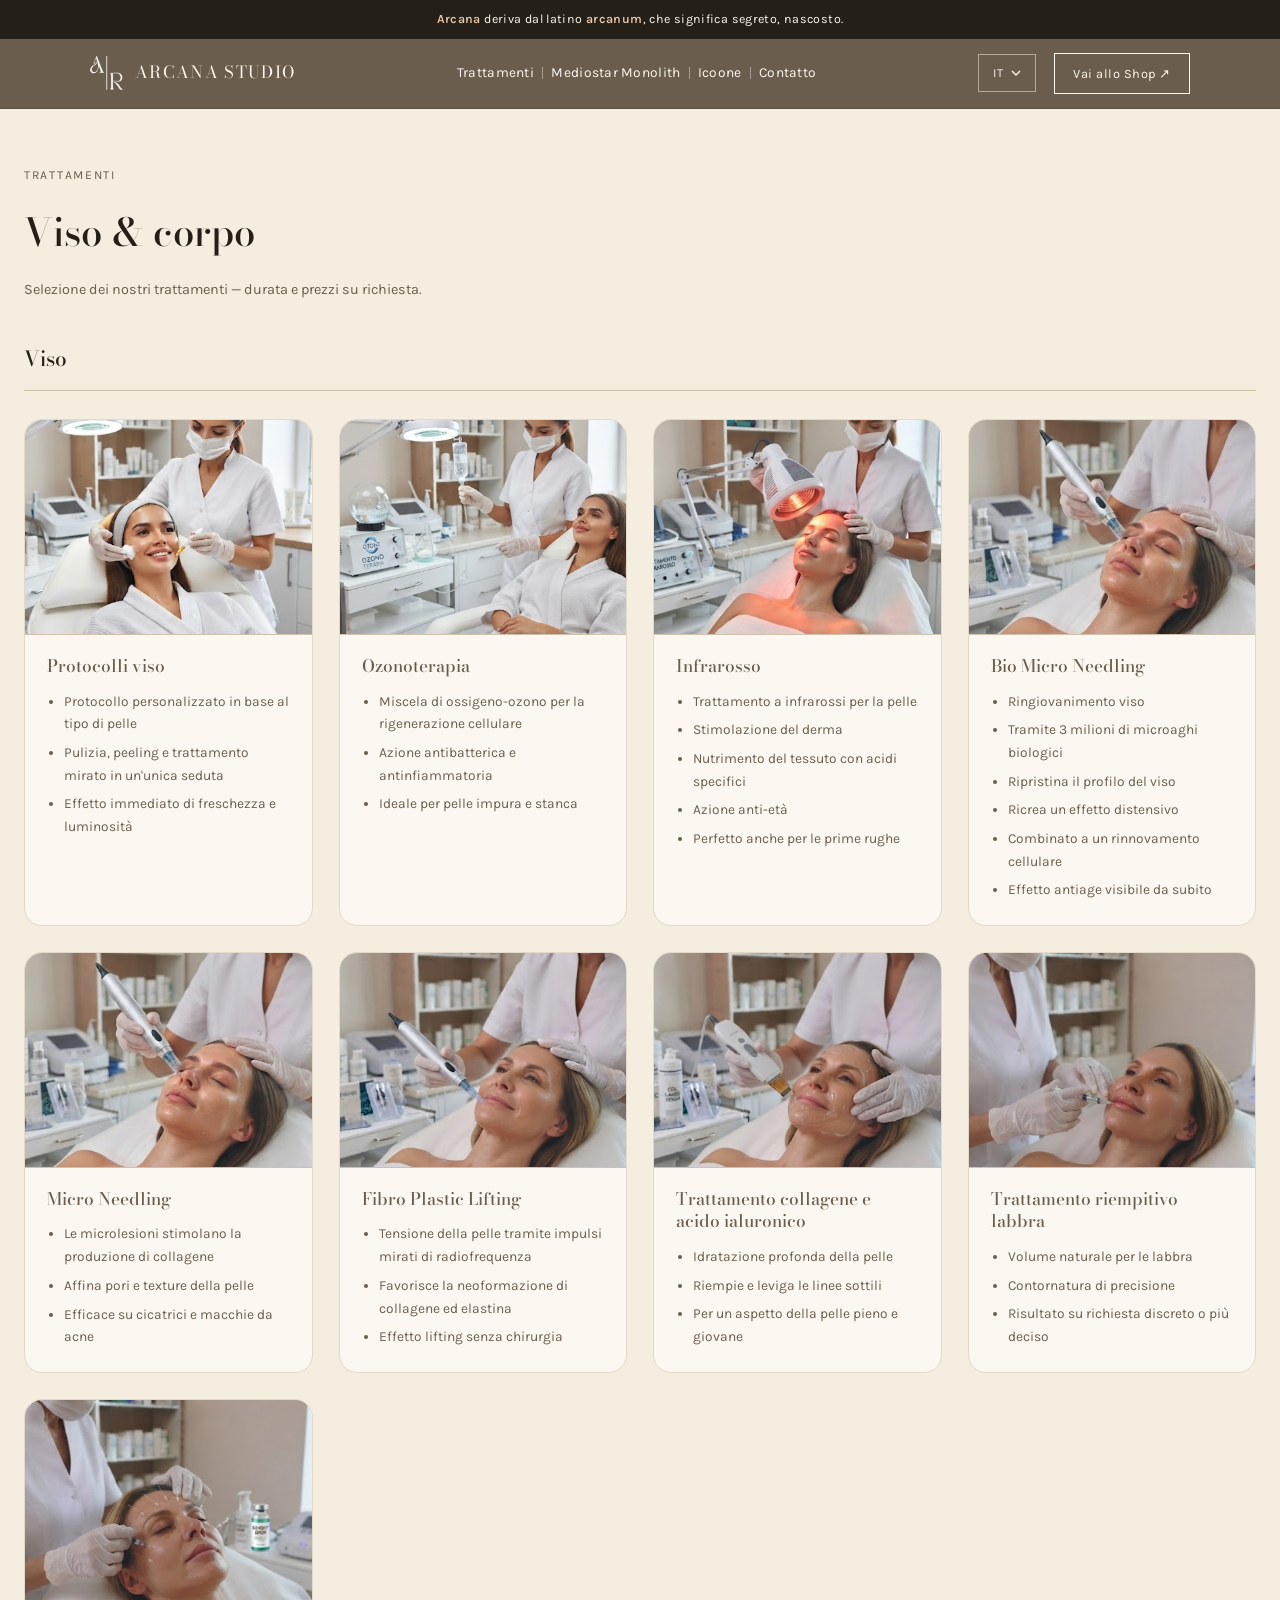
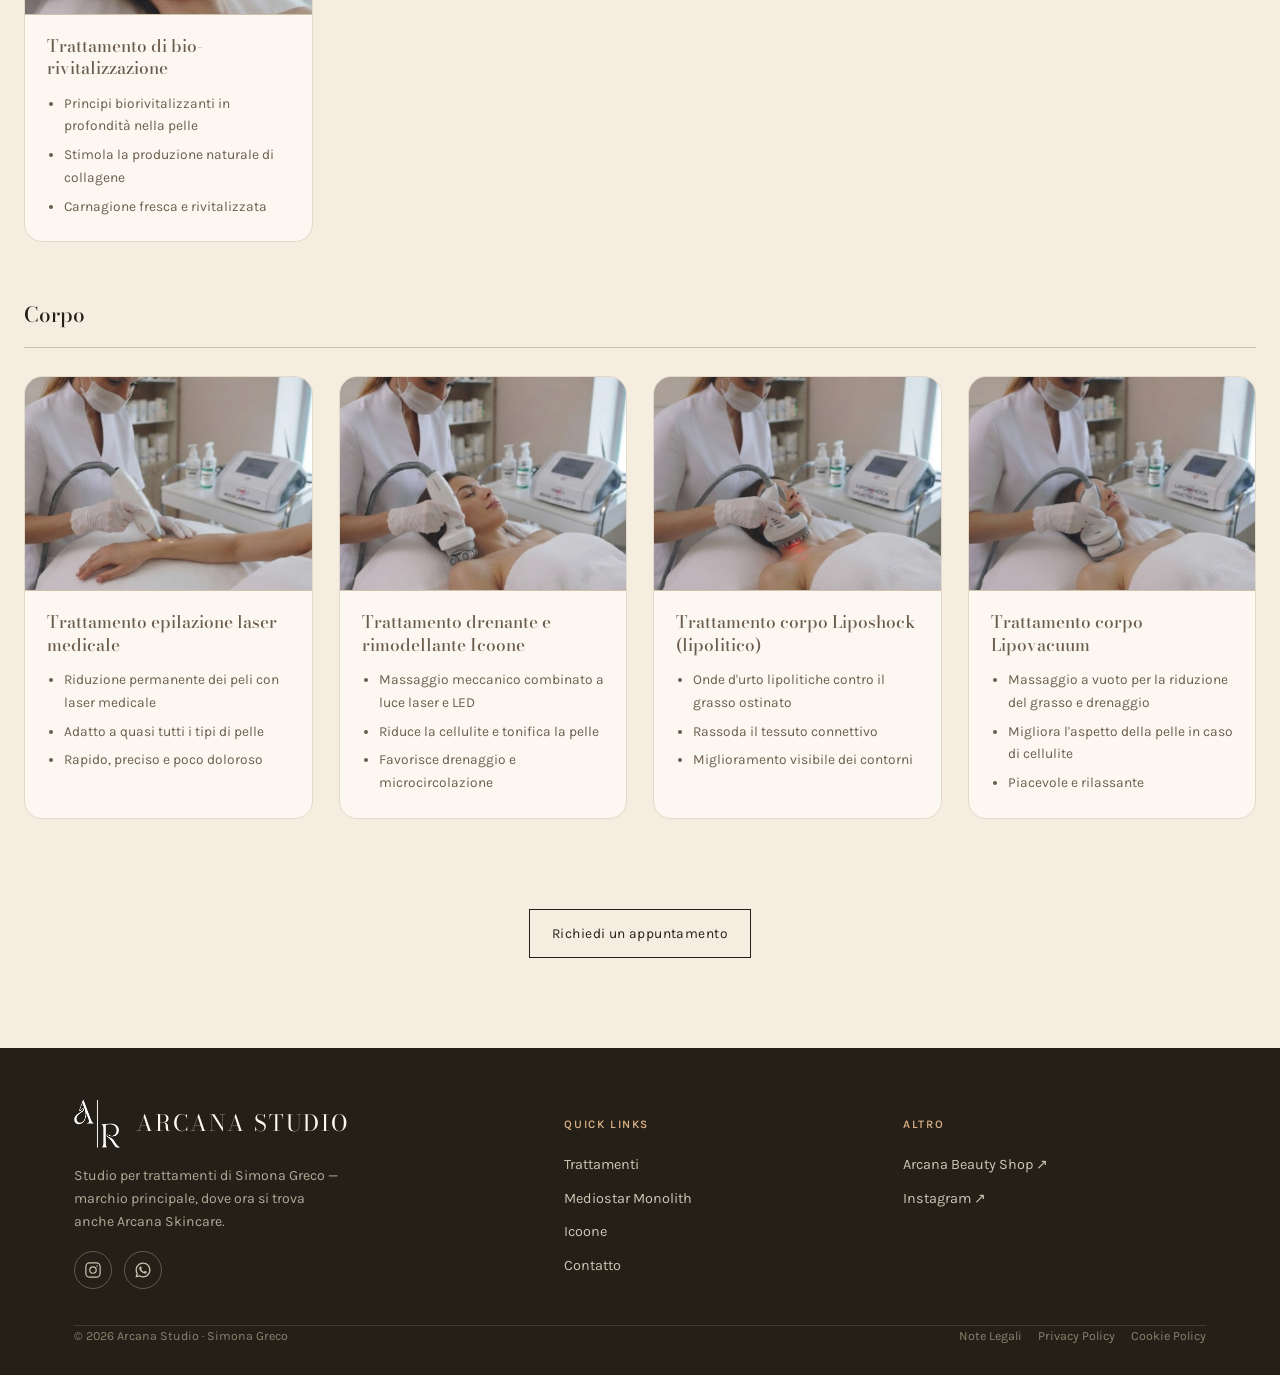
==== commit 90e164f6: "Update legal contact info, remove draft notice, update company name - Impressum & Privacy: new addre" ====
--- a/behandlungen.html
+++ b/behandlungen.html
@@ -499,7 +499,6 @@
         <a href="privacy.html" data-i18n="footer.privacyPolicy">Datenschutz</a>
         <a href="cookie.html" data-i18n="footer.cookiePolicy">Cookies</a>
       </div>
-      <span data-i18n="footer.draftnote">Entwurf — nicht die endgültige Version</span>
     </div>
   </div>
 </footer>
@@ -512,7 +511,7 @@
       "footer.tagline":"Studio für Behandlungen von Simona Greco — Hauptmarke, bei der es jetzt auch Arcana Skincare gibt.",
       "footer.studioHeading":"Studio","footer.quickLinks":"Quick Links","footer.linkAbout":"Über uns","footer.linkTreatments":"Behandlungen","footer.linkClass":"Simona Greco","footer.linkContact":"Kontakt",
       "footer.moreHeading":"Mehr","footer.linkShop":"Arcana Beauty Shop ↗","footer.linkInstagram":"Instagram ↗",
-      "footer.copyright":"© 2026 Arcana Studio · Simona Greco","footer.draftnote":"Entwurf — nicht die endgültige Version",
+      "footer.copyright":"© 2026 Arcana Studio · Simona Greco",
       "footer.legalNotice":"Impressum","footer.privacyPolicy":"Datenschutz","footer.cookiePolicy":"Cookies",
       "treatments.eyebrow":"Behandlungsmenü","treatments.h2":"Gesicht &amp; Körper",
       "treatments.note":"Auswahl unserer Behandlungen — Dauer und Preise auf Anfrage.",
@@ -541,7 +540,7 @@
       "footer.tagline":"Studio per trattamenti di Simona Greco — marchio principale, dove ora si trova anche Arcana Skincare.",
       "footer.studioHeading":"Studio","footer.quickLinks":"Quick Links","footer.linkAbout":"Chi siamo","footer.linkTreatments":"Trattamenti","footer.linkClass":"Simona Greco","footer.linkContact":"Contatto",
       "footer.moreHeading":"Altro","footer.linkShop":"Arcana Beauty Shop ↗","footer.linkInstagram":"Instagram ↗",
-      "footer.copyright":"© 2026 Arcana Studio · Simona Greco","footer.draftnote":"Bozza — non è la versione definitiva",
+      "footer.copyright":"© 2026 Arcana Studio · Simona Greco",
       "footer.legalNotice":"Note Legali","footer.privacyPolicy":"Privacy Policy","footer.cookiePolicy":"Cookie Policy",
       "treatments.eyebrow":"Trattamenti","treatments.h2":"Viso &amp; corpo",
       "treatments.note":"Selezione dei nostri trattamenti — durata e prezzi su richiesta.",
@@ -570,7 +569,7 @@
       "footer.tagline":"Treatment studio by Simona Greco — the main brand, now also home to Arcana Skincare.",
       "footer.studioHeading":"Studio","footer.quickLinks":"Quick Links","footer.linkAbout":"About","footer.linkTreatments":"Treatments","footer.linkClass":"Simona Greco","footer.linkContact":"Contact",
       "footer.moreHeading":"More","footer.linkShop":"Arcana Beauty Shop ↗","footer.linkInstagram":"Instagram ↗",
-      "footer.copyright":"© 2026 Arcana Studio · Simona Greco","footer.draftnote":"Draft — not the final version",
+      "footer.copyright":"© 2026 Arcana Studio · Simona Greco",
       "footer.legalNotice":"Legal Notice","footer.privacyPolicy":"Privacy Policy","footer.cookiePolicy":"Cookie Policy",
       "treatments.eyebrow":"Treatments","treatments.h2":"Face &amp; body",
       "treatments.note":"A selection of our treatments — duration and prices upon request.",
@@ -599,7 +598,7 @@
       "footer.tagline":"Studio de soins de Simona Greco — marque principale, où se trouve désormais aussi Arcana Skincare.",
       "footer.studioHeading":"Studio","footer.quickLinks":"Quick Links","footer.linkAbout":"À propos","footer.linkTreatments":"Soins","footer.linkClass":"Simona Greco","footer.linkContact":"Contact",
       "footer.moreHeading":"Plus","footer.linkShop":"Arcana Beauty Shop ↗","footer.linkInstagram":"Instagram ↗",
-      "footer.copyright":"© 2026 Arcana Studio · Simona Greco","footer.draftnote":"Brouillon — pas la version définitive",
+      "footer.copyright":"© 2026 Arcana Studio · Simona Greco",
       "footer.legalNotice":"Mentions légales","footer.privacyPolicy":"Confidentialité","footer.cookiePolicy":"Cookies",
       "treatments.eyebrow":"Soins","treatments.h2":"Visage &amp; corps",
       "treatments.note":"Une sélection de nos soins — durée et tarifs sur demande.",
@@ -628,7 +627,7 @@
       "footer.tagline":"Estudio de tratamientos de Simona Greco — marca principal, donde ahora también se encuentra Arcana Skincare.",
       "footer.studioHeading":"Estudio","footer.quickLinks":"Quick Links","footer.linkAbout":"Sobre nosotros","footer.linkTreatments":"Tratamientos","footer.linkClass":"Simona Greco","footer.linkContact":"Contacto",
       "footer.moreHeading":"Más","footer.linkShop":"Arcana Beauty Shop ↗","footer.linkInstagram":"Instagram ↗",
-      "footer.copyright":"© 2026 Arcana Studio · Simona Greco","footer.draftnote":"Borrador — no es la versión definitiva",
+      "footer.copyright":"© 2026 Arcana Studio · Simona Greco",
       "footer.legalNotice":"Aviso Legal","footer.privacyPolicy":"Política de Privacidad","footer.cookiePolicy":"Política de Cookies",
       "treatments.eyebrow":"Tratamientos","treatments.h2":"Rostro &amp; cuerpo",
       "treatments.note":"Una selección de nuestros tratamientos — duración y precios a consultar.",
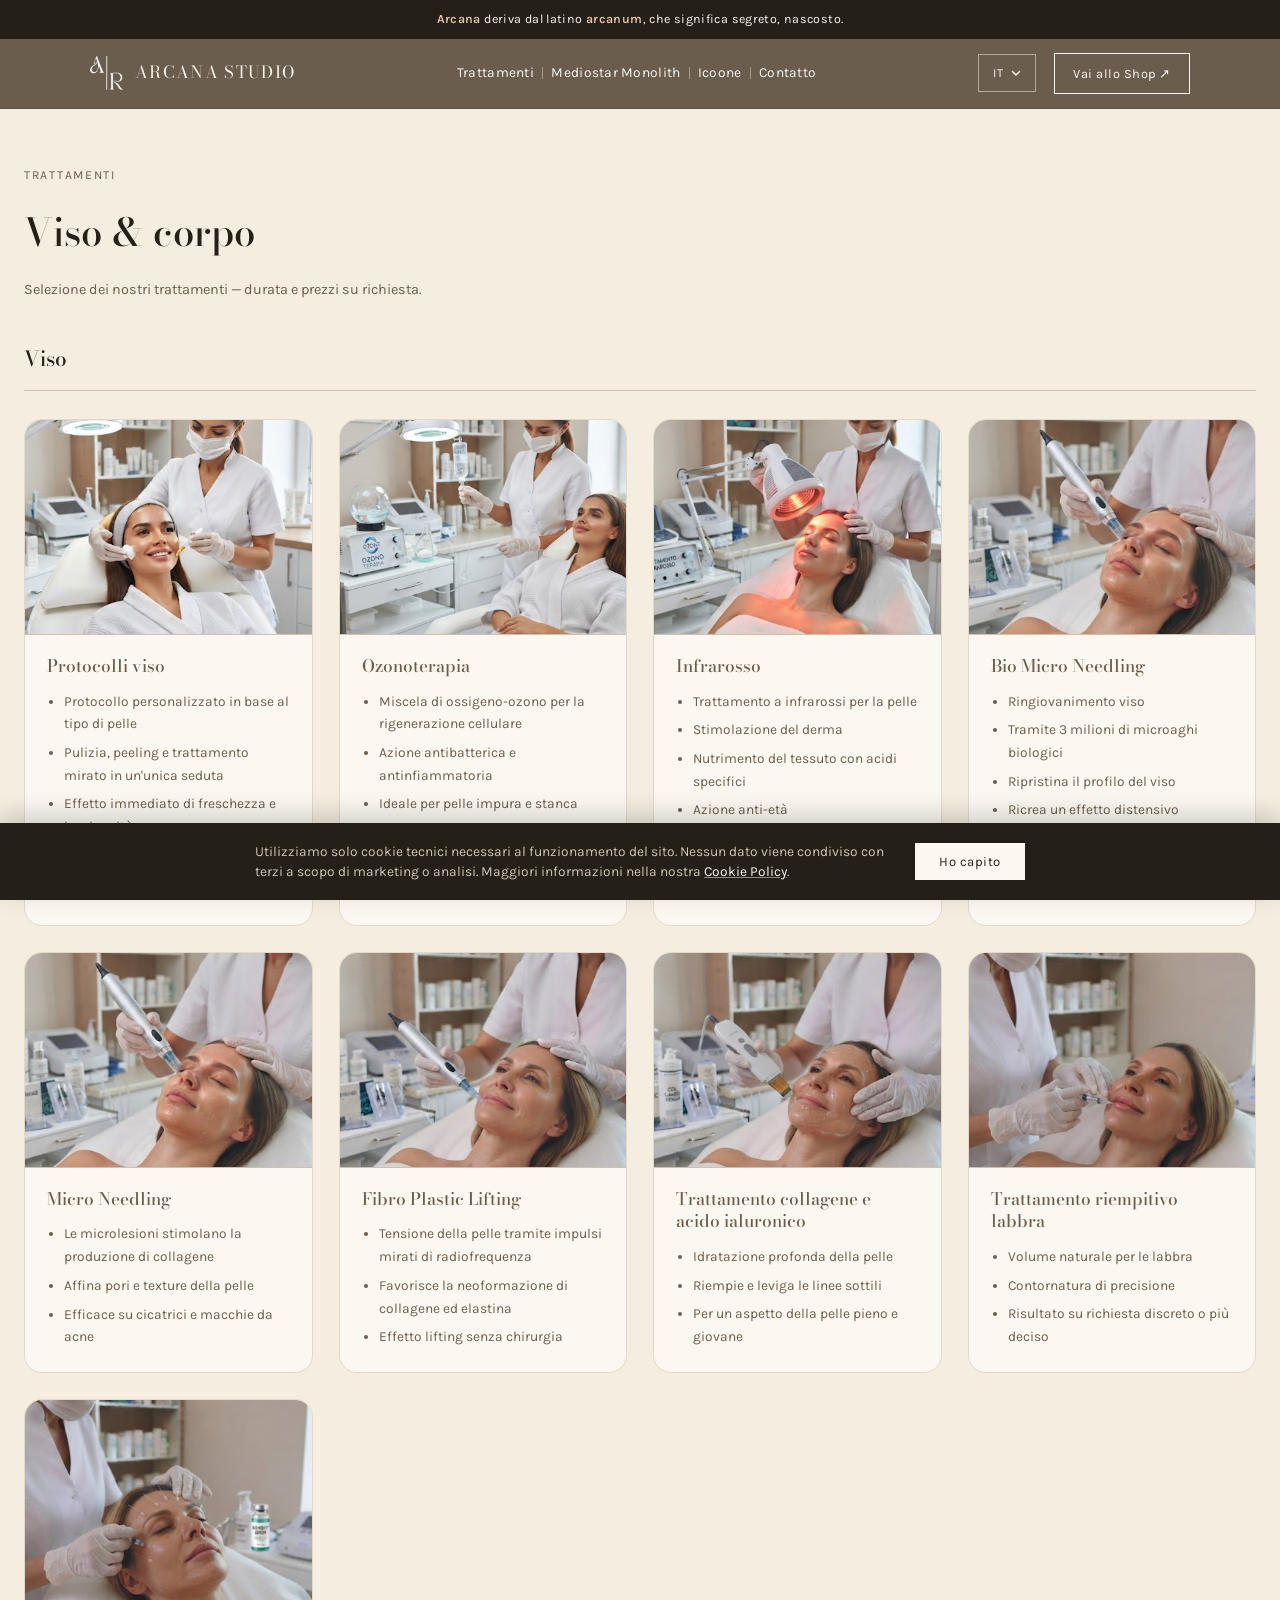
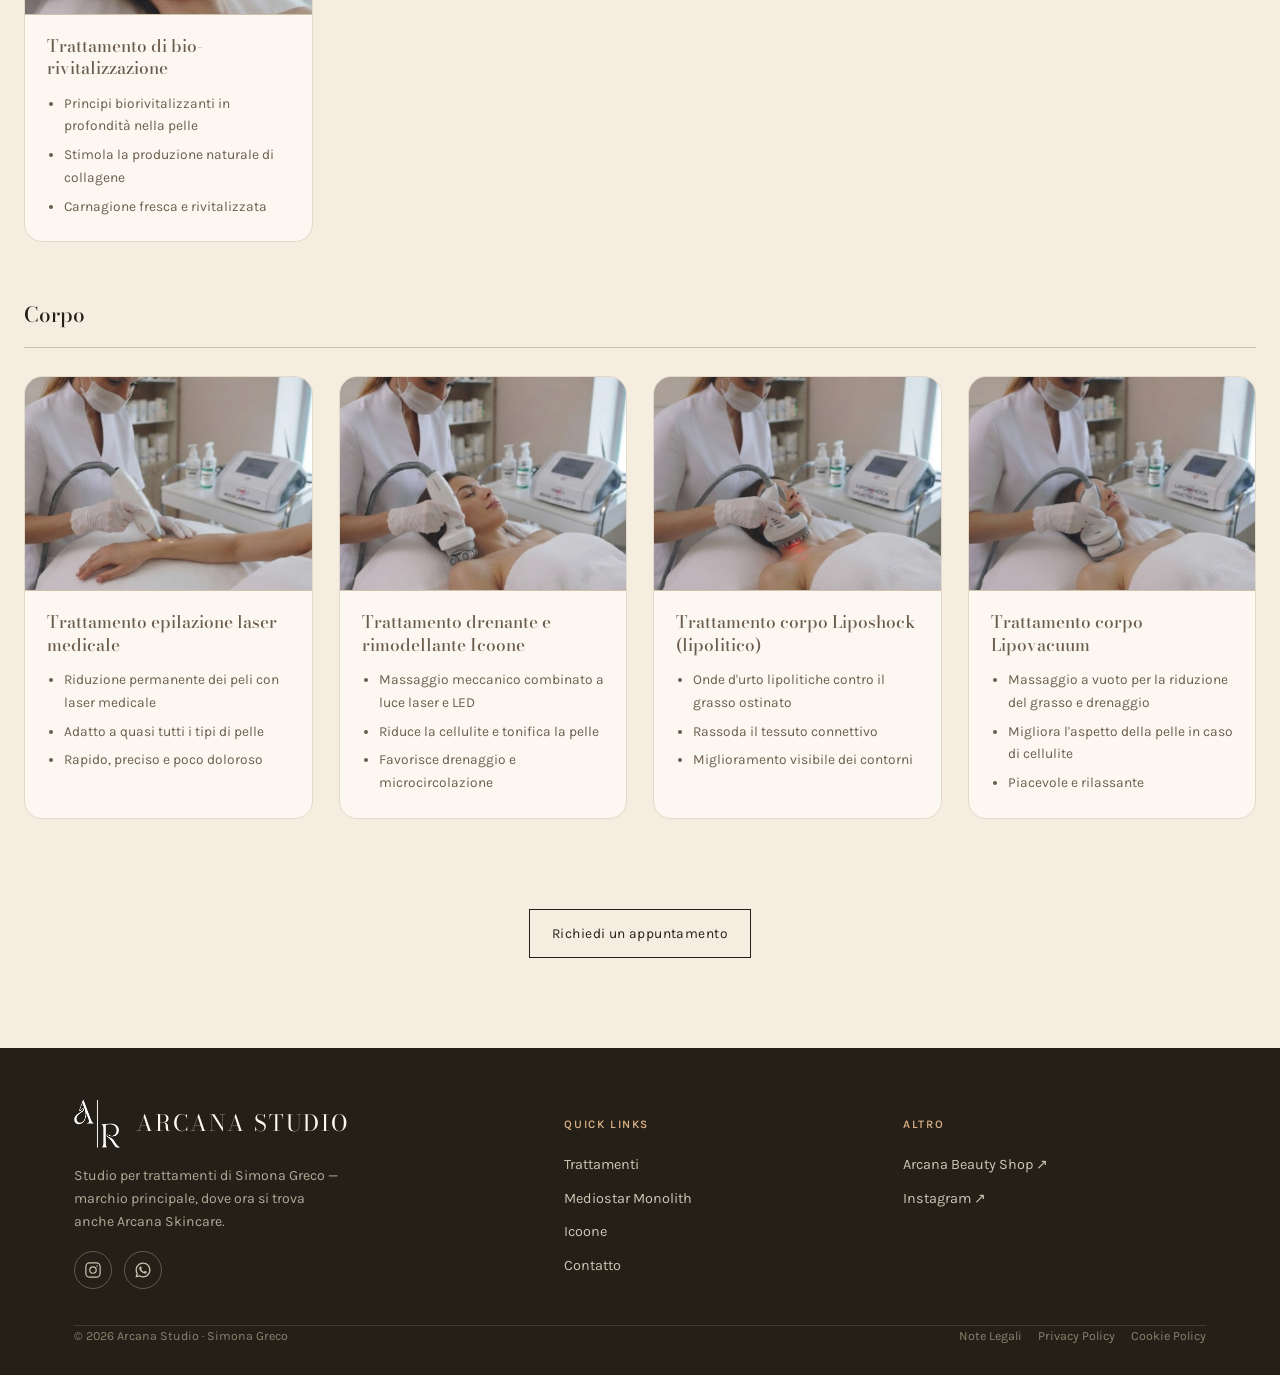
==== commit 29b99691: "Add cookie consent banner Co-Authored-By: Claude Sonnet 5 <noreply@anthropic.com>" ====
--- a/behandlungen.html
+++ b/behandlungen.html
@@ -8,9 +8,7 @@
 <link rel="icon" type="image/png" href="assets/favicon-white.png" media="(prefers-color-scheme: dark)">
 <link rel="icon" href="favicon.ico" sizes="any">
 <title>Behandlungen — Arcana Studio</title>
-<link rel="preconnect" href="https://fonts.googleapis.com">
-<link rel="preconnect" href="https://fonts.gstatic.com" crossorigin>
-<link href="https://fonts.googleapis.com/css2?family=Bodoni+Moda:ital,opsz,wght@0,6..96,400..500;0,6..96,600;1,6..96,500&family=Karla:ital,wght@0,300;0,400;0,500;0,600;1,400&display=swap" rel="stylesheet">
+<link rel="stylesheet" href="assets/fonts.css">
 <style>
   :root{
     --cream:#FCF8F1;
@@ -211,6 +209,13 @@
   .tcard-list li:last-child{margin-bottom:0;}
 
   footer{background:var(--ink);color:#CFC5B4;padding-block:52px 28px;}
+  .cookie-banner{position:fixed;left:0;right:0;bottom:0;z-index:200;background:var(--ink);color:#CFC5B4;padding:18px 24px;display:flex;align-items:center;justify-content:center;gap:20px;flex-wrap:wrap;box-shadow:0 -8px 24px rgba(0,0,0,0.18);}
+  .cookie-banner[hidden]{display:none;}
+  .cookie-banner p{margin:0;font-size:0.86rem;max-width:640px;line-height:1.5;}
+  .cookie-banner p a{color:var(--cream);text-decoration:underline;text-decoration-color:rgba(252,248,241,0.5);}
+  .cookie-banner p a:hover{text-decoration-color:var(--cream);}
+  .cookie-banner-btn{background:var(--cream);color:var(--ink);border:none;padding:11px 24px;font-size:0.82rem;letter-spacing:0.04em;cursor:pointer;white-space:nowrap;flex-shrink:0;font-family:'Karla',-apple-system,sans-serif;transition:background 0.15s;}
+  .cookie-banner-btn:hover{background:#E9C6A8;}
   footer .wrap{max-width:1180px;padding-top:0;padding-bottom:0;}
   .foot-grid{
     display:grid;grid-template-columns:1fr;gap:36px;
@@ -503,6 +508,11 @@
   </div>
 </footer>
 
+<div class="cookie-banner" id="cookie-banner" hidden>
+  <p data-i18n="cookiebanner.text">Wir verwenden ausschließlich technisch notwendige Cookies für den Betrieb dieser Website. Es werden keine Daten zu Marketing- oder Analysezwecken an Dritte weitergegeben. Mehr dazu in unserer <a href="cookie.html">Cookie-Richtlinie</a>.</p>
+  <button type="button" class="cookie-banner-btn" id="cookie-accept" data-i18n="cookiebanner.accept">Verstanden</button>
+</div>
+
 <script>
   var translations = {
     de: {
@@ -512,7 +522,7 @@
       "footer.studioHeading":"Studio","footer.quickLinks":"Quick Links","footer.linkAbout":"Über uns","footer.linkTreatments":"Behandlungen","footer.linkClass":"Simona Greco","footer.linkContact":"Kontakt",
       "footer.moreHeading":"Mehr","footer.linkShop":"Arcana Beauty Shop ↗","footer.linkInstagram":"Instagram ↗",
       "footer.copyright":"© 2026 Arcana Studio · Simona Greco",
-      "footer.legalNotice":"Impressum","footer.privacyPolicy":"Datenschutz","footer.cookiePolicy":"Cookies",
+      "footer.legalNotice":"Impressum","footer.privacyPolicy":"Datenschutz","footer.cookiePolicy":"Cookies","cookiebanner.text":"Wir verwenden ausschließlich technisch notwendige Cookies für den Betrieb dieser Website. Es werden keine Daten zu Marketing- oder Analysezwecken an Dritte weitergegeben. Mehr dazu in unserer <a href=\"cookie.html\">Cookie-Richtlinie</a>.","cookiebanner.accept":"Verstanden",
       "treatments.eyebrow":"Behandlungsmenü","treatments.h2":"Gesicht &amp; Körper",
       "treatments.note":"Auswahl unserer Behandlungen — Dauer und Preise auf Anfrage.",
       "cat1.h3":"Gesicht",
@@ -541,7 +551,7 @@
       "footer.studioHeading":"Studio","footer.quickLinks":"Quick Links","footer.linkAbout":"Chi siamo","footer.linkTreatments":"Trattamenti","footer.linkClass":"Simona Greco","footer.linkContact":"Contatto",
       "footer.moreHeading":"Altro","footer.linkShop":"Arcana Beauty Shop ↗","footer.linkInstagram":"Instagram ↗",
       "footer.copyright":"© 2026 Arcana Studio · Simona Greco",
-      "footer.legalNotice":"Note Legali","footer.privacyPolicy":"Privacy Policy","footer.cookiePolicy":"Cookie Policy",
+      "footer.legalNotice":"Note Legali","footer.privacyPolicy":"Privacy Policy","footer.cookiePolicy":"Cookie Policy","cookiebanner.text":"Utilizziamo solo cookie tecnici necessari al funzionamento del sito. Nessun dato viene condiviso con terzi a scopo di marketing o analisi. Maggiori informazioni nella nostra <a href=\"cookie.html\">Cookie Policy</a>.","cookiebanner.accept":"Ho capito",
       "treatments.eyebrow":"Trattamenti","treatments.h2":"Viso &amp; corpo",
       "treatments.note":"Selezione dei nostri trattamenti — durata e prezzi su richiesta.",
       "cat1.h3":"Viso",
@@ -570,7 +580,7 @@
       "footer.studioHeading":"Studio","footer.quickLinks":"Quick Links","footer.linkAbout":"About","footer.linkTreatments":"Treatments","footer.linkClass":"Simona Greco","footer.linkContact":"Contact",
       "footer.moreHeading":"More","footer.linkShop":"Arcana Beauty Shop ↗","footer.linkInstagram":"Instagram ↗",
       "footer.copyright":"© 2026 Arcana Studio · Simona Greco",
-      "footer.legalNotice":"Legal Notice","footer.privacyPolicy":"Privacy Policy","footer.cookiePolicy":"Cookie Policy",
+      "footer.legalNotice":"Legal Notice","footer.privacyPolicy":"Privacy Policy","footer.cookiePolicy":"Cookie Policy","cookiebanner.text":"We only use strictly necessary cookies to run this website. No data is shared with third parties for marketing or analytics purposes. More information in our <a href=\"cookie.html\">Cookie Policy</a>.","cookiebanner.accept":"Got it",
       "treatments.eyebrow":"Treatments","treatments.h2":"Face &amp; body",
       "treatments.note":"A selection of our treatments — duration and prices upon request.",
       "cat1.h3":"Face",
@@ -599,7 +609,7 @@
       "footer.studioHeading":"Studio","footer.quickLinks":"Quick Links","footer.linkAbout":"À propos","footer.linkTreatments":"Soins","footer.linkClass":"Simona Greco","footer.linkContact":"Contact",
       "footer.moreHeading":"Plus","footer.linkShop":"Arcana Beauty Shop ↗","footer.linkInstagram":"Instagram ↗",
       "footer.copyright":"© 2026 Arcana Studio · Simona Greco",
-      "footer.legalNotice":"Mentions légales","footer.privacyPolicy":"Confidentialité","footer.cookiePolicy":"Cookies",
+      "footer.legalNotice":"Mentions légales","footer.privacyPolicy":"Confidentialité","footer.cookiePolicy":"Cookies","cookiebanner.text":"Nous utilisons uniquement des cookies techniques nécessaires au fonctionnement du site. Aucune donnée n'est partagée avec des tiers à des fins de marketing ou d'analyse. Plus d'informations dans notre <a href=\"cookie.html\">Politique de cookies</a>.","cookiebanner.accept":"Compris",
       "treatments.eyebrow":"Soins","treatments.h2":"Visage &amp; corps",
       "treatments.note":"Une sélection de nos soins — durée et tarifs sur demande.",
       "cat1.h3":"Visage",
@@ -628,7 +638,7 @@
       "footer.studioHeading":"Estudio","footer.quickLinks":"Quick Links","footer.linkAbout":"Sobre nosotros","footer.linkTreatments":"Tratamientos","footer.linkClass":"Simona Greco","footer.linkContact":"Contacto",
       "footer.moreHeading":"Más","footer.linkShop":"Arcana Beauty Shop ↗","footer.linkInstagram":"Instagram ↗",
       "footer.copyright":"© 2026 Arcana Studio · Simona Greco",
-      "footer.legalNotice":"Aviso Legal","footer.privacyPolicy":"Política de Privacidad","footer.cookiePolicy":"Política de Cookies",
+      "footer.legalNotice":"Aviso Legal","footer.privacyPolicy":"Política de Privacidad","footer.cookiePolicy":"Política de Cookies","cookiebanner.text":"Utilizamos únicamente cookies técnicas necesarias para el funcionamiento del sitio. No se comparten datos con terceros con fines de marketing o análisis. Más información en nuestra <a href=\"cookie.html\">Política de Cookies</a>.","cookiebanner.accept":"Entendido",
       "treatments.eyebrow":"Tratamientos","treatments.h2":"Rostro &amp; cuerpo",
       "treatments.note":"Una selección de nuestros tratamientos — duración y precios a consultar.",
       "cat1.h3":"Rostro",
@@ -717,5 +727,20 @@
   try{ saved = localStorage.getItem('arcanaLang') || 'it'; }catch(e){}
   applyLang(translations[saved] ? saved : 'it');
 </script>
+<script>
+(function(){
+  var banner = document.getElementById('cookie-banner');
+  var acceptBtn = document.getElementById('cookie-accept');
+  if(!banner || !acceptBtn) return;
+  var consent = null;
+  try{ consent = localStorage.getItem('arcanaCookieConsent'); }catch(e){}
+  if(consent !== 'accepted'){ banner.hidden = false; }
+  acceptBtn.addEventListener('click', function(){
+    try{ localStorage.setItem('arcanaCookieConsent', 'accepted'); }catch(e){}
+    banner.hidden = true;
+  });
+})();
+</script>
+
 </body>
 </html>
--- a/assets/fonts.css
+++ b/assets/fonts.css
@@ -0,0 +1,56 @@
+@font-face {
+  font-family: 'Bodoni Moda';
+  font-style: italic;
+  font-weight: 500;
+  font-display: swap;
+  src: url('fonts/bodoni-moda-italic-500.woff2') format('woff2');
+}
+@font-face {
+  font-family: 'Bodoni Moda';
+  font-style: normal;
+  font-weight: 400 500;
+  font-display: swap;
+  src: url('fonts/bodoni-moda-normal-variable.woff2') format('woff2');
+}
+@font-face {
+  font-family: 'Bodoni Moda';
+  font-style: normal;
+  font-weight: 600;
+  font-display: swap;
+  src: url('fonts/bodoni-moda-normal-variable.woff2') format('woff2');
+}
+@font-face {
+  font-family: 'Karla';
+  font-style: italic;
+  font-weight: 400;
+  font-display: swap;
+  src: url('fonts/karla-italic-400.woff2') format('woff2');
+}
+@font-face {
+  font-family: 'Karla';
+  font-style: normal;
+  font-weight: 300;
+  font-display: swap;
+  src: url('fonts/karla-normal-variable.woff2') format('woff2');
+}
+@font-face {
+  font-family: 'Karla';
+  font-style: normal;
+  font-weight: 400;
+  font-display: swap;
+  src: url('fonts/karla-normal-variable.woff2') format('woff2');
+}
+@font-face {
+  font-family: 'Karla';
+  font-style: normal;
+  font-weight: 500;
+  font-display: swap;
+  src: url('fonts/karla-normal-variable.woff2') format('woff2');
+}
+@font-face {
+  font-family: 'Karla';
+  font-style: normal;
+  font-weight: 600;
+  font-display: swap;
+  src: url('fonts/karla-normal-variable.woff2') format('woff2');
+}
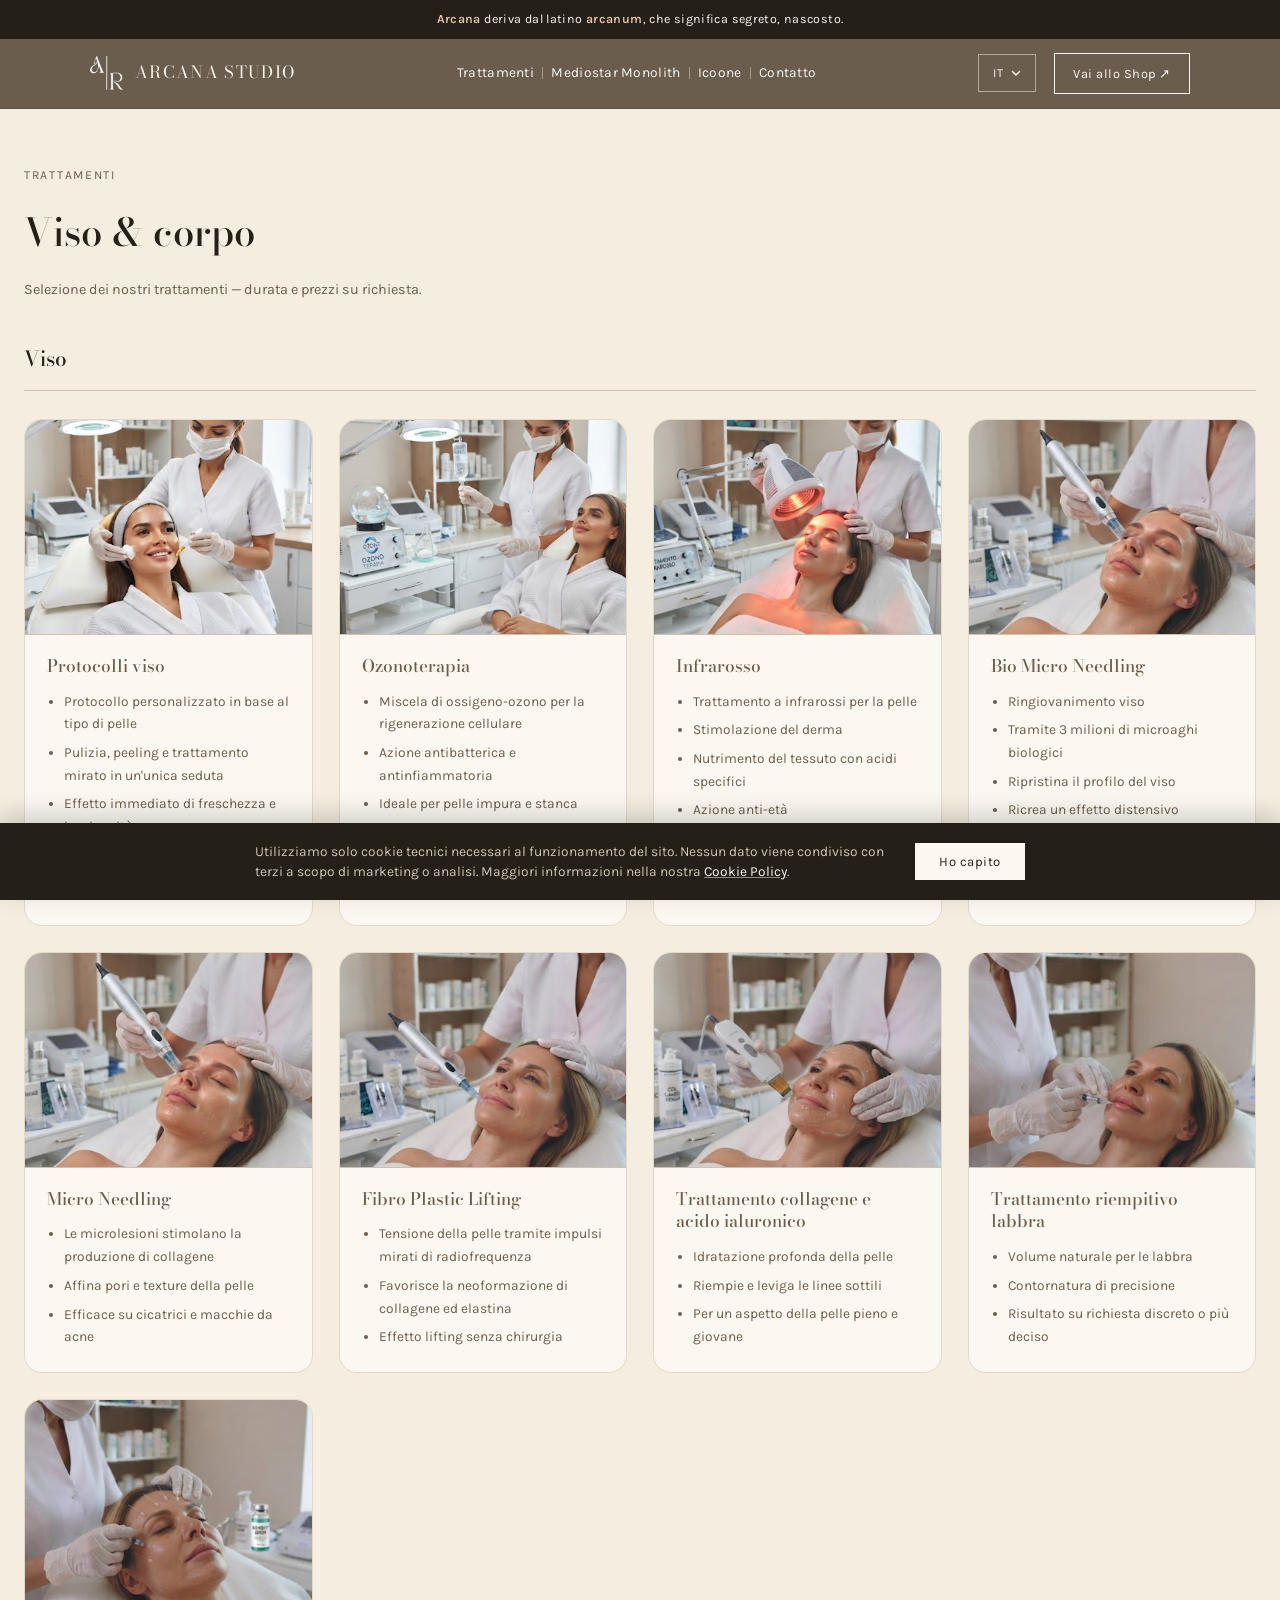
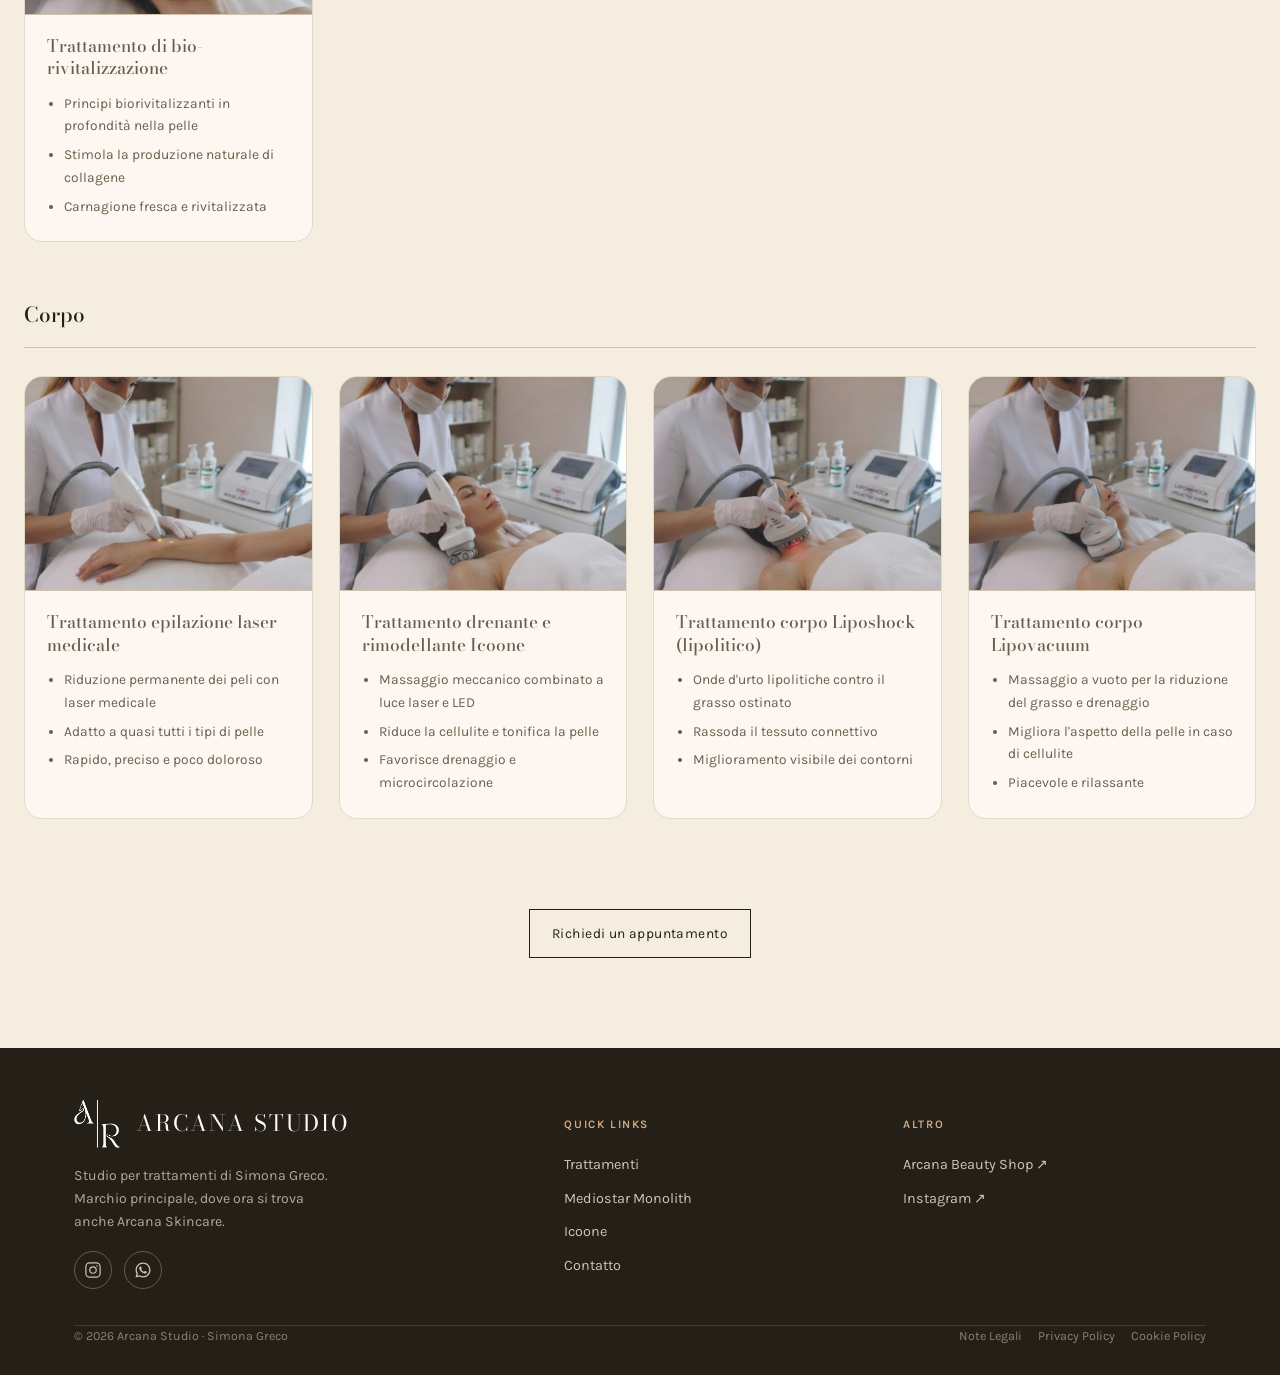
==== commit 6f5b4774: "Split footer tagline into two sentences after "Simona Greco" Co-Authored-By: Claude Sonnet 5 <norepl" ====
--- a/behandlungen.html
+++ b/behandlungen.html
@@ -474,7 +474,7 @@
           <img src="assets/logo-bianco.png" alt="Arcana Studio">
           <span class="foot-brand-word">Arcana Studio</span>
         </div>
-        <p data-i18n="footer.tagline">Studio für Behandlungen von Simona Greco — Hauptmarke, bei der es jetzt auch Arcana Skincare gibt.</p>
+        <p data-i18n="footer.tagline">Studio für Behandlungen von Simona Greco. Hauptmarke, bei der es jetzt auch Arcana Skincare gibt.</p>
         <div class="foot-social">
           <a href="https://www.instagram.com/arcanasimonagreco/" target="_blank" rel="noopener" aria-label="Instagram">
             <svg viewBox="0 0 24 24" fill="none" stroke="currentColor" stroke-width="1.6"><rect x="2.5" y="2.5" width="19" height="19" rx="5"/><circle cx="12" cy="12" r="4.3"/><circle cx="17.3" cy="6.7" r="0.9" fill="currentColor" stroke="none"/></svg>
@@ -518,7 +518,7 @@
     de: {
       "banner": '<strong>Arcana</strong> kommt vom lateinischen <strong>arcanum</strong> — das Geheimnis, das Verborgene.',
       "nav.behandlungen":"Behandlungen","nav.mediostar":"Mediostar Monolith","nav.icoone":"Icoone","nav.kontakt":"Kontakt","nav.shop":"Zum Shop ↗",
-      "footer.tagline":"Studio für Behandlungen von Simona Greco — Hauptmarke, bei der es jetzt auch Arcana Skincare gibt.",
+      "footer.tagline":"Studio für Behandlungen von Simona Greco. Hauptmarke, bei der es jetzt auch Arcana Skincare gibt.",
       "footer.studioHeading":"Studio","footer.quickLinks":"Quick Links","footer.linkAbout":"Über uns","footer.linkTreatments":"Behandlungen","footer.linkClass":"Simona Greco","footer.linkContact":"Kontakt",
       "footer.moreHeading":"Mehr","footer.linkShop":"Arcana Beauty Shop ↗","footer.linkInstagram":"Instagram ↗",
       "footer.copyright":"© 2026 Arcana Studio · Simona Greco",
@@ -547,7 +547,7 @@
     it: {
       "banner": '<strong>Arcana</strong> deriva dal latino <strong>arcanum</strong>, che significa segreto, nascosto.',
       "nav.behandlungen":"Trattamenti","nav.mediostar":"Mediostar Monolith","nav.icoone":"Icoone","nav.kontakt":"Contatto","nav.shop":"Vai allo Shop ↗",
-      "footer.tagline":"Studio per trattamenti di Simona Greco — marchio principale, dove ora si trova anche Arcana Skincare.",
+      "footer.tagline":"Studio per trattamenti di Simona Greco. Marchio principale, dove ora si trova anche Arcana Skincare.",
       "footer.studioHeading":"Studio","footer.quickLinks":"Quick Links","footer.linkAbout":"Chi siamo","footer.linkTreatments":"Trattamenti","footer.linkClass":"Simona Greco","footer.linkContact":"Contatto",
       "footer.moreHeading":"Altro","footer.linkShop":"Arcana Beauty Shop ↗","footer.linkInstagram":"Instagram ↗",
       "footer.copyright":"© 2026 Arcana Studio · Simona Greco",
@@ -576,7 +576,7 @@
     en: {
       "banner": '<strong>Arcana</strong> comes from the Latin <strong>arcanum</strong>, meaning secret, hidden.',
       "nav.behandlungen":"Treatments","nav.mediostar":"Mediostar Monolith","nav.icoone":"Icoone","nav.kontakt":"Contact","nav.shop":"Visit the Shop ↗",
-      "footer.tagline":"Treatment studio by Simona Greco — the main brand, now also home to Arcana Skincare.",
+      "footer.tagline":"Treatment studio by Simona Greco. The main brand, now also home to Arcana Skincare.",
       "footer.studioHeading":"Studio","footer.quickLinks":"Quick Links","footer.linkAbout":"About","footer.linkTreatments":"Treatments","footer.linkClass":"Simona Greco","footer.linkContact":"Contact",
       "footer.moreHeading":"More","footer.linkShop":"Arcana Beauty Shop ↗","footer.linkInstagram":"Instagram ↗",
       "footer.copyright":"© 2026 Arcana Studio · Simona Greco",
@@ -605,7 +605,7 @@
     fr: {
       "banner": '<strong>Arcana</strong> vient du latin <strong>arcanum</strong>, qui signifie secret, caché.',
       "nav.behandlungen":"Soins","nav.mediostar":"Mediostar Monolith","nav.icoone":"Icoone","nav.kontakt":"Contact","nav.shop":"Voir la boutique ↗",
-      "footer.tagline":"Studio de soins de Simona Greco — marque principale, où se trouve désormais aussi Arcana Skincare.",
+      "footer.tagline":"Studio de soins de Simona Greco. Marque principale, où se trouve désormais aussi Arcana Skincare.",
       "footer.studioHeading":"Studio","footer.quickLinks":"Quick Links","footer.linkAbout":"À propos","footer.linkTreatments":"Soins","footer.linkClass":"Simona Greco","footer.linkContact":"Contact",
       "footer.moreHeading":"Plus","footer.linkShop":"Arcana Beauty Shop ↗","footer.linkInstagram":"Instagram ↗",
       "footer.copyright":"© 2026 Arcana Studio · Simona Greco",
@@ -634,7 +634,7 @@
     es: {
       "banner": '<strong>Arcana</strong> viene del latín <strong>arcanum</strong>, que significa secreto, oculto.',
       "nav.behandlungen":"Tratamientos","nav.mediostar":"Mediostar Monolith","nav.icoone":"Icoone","nav.kontakt":"Contacto","nav.shop":"Ir a la tienda ↗",
-      "footer.tagline":"Estudio de tratamientos de Simona Greco — marca principal, donde ahora también se encuentra Arcana Skincare.",
+      "footer.tagline":"Estudio de tratamientos de Simona Greco. Marca principal, donde ahora también se encuentra Arcana Skincare.",
       "footer.studioHeading":"Estudio","footer.quickLinks":"Quick Links","footer.linkAbout":"Sobre nosotros","footer.linkTreatments":"Tratamientos","footer.linkClass":"Simona Greco","footer.linkContact":"Contacto",
       "footer.moreHeading":"Más","footer.linkShop":"Arcana Beauty Shop ↗","footer.linkInstagram":"Instagram ↗",
       "footer.copyright":"© 2026 Arcana Studio · Simona Greco",
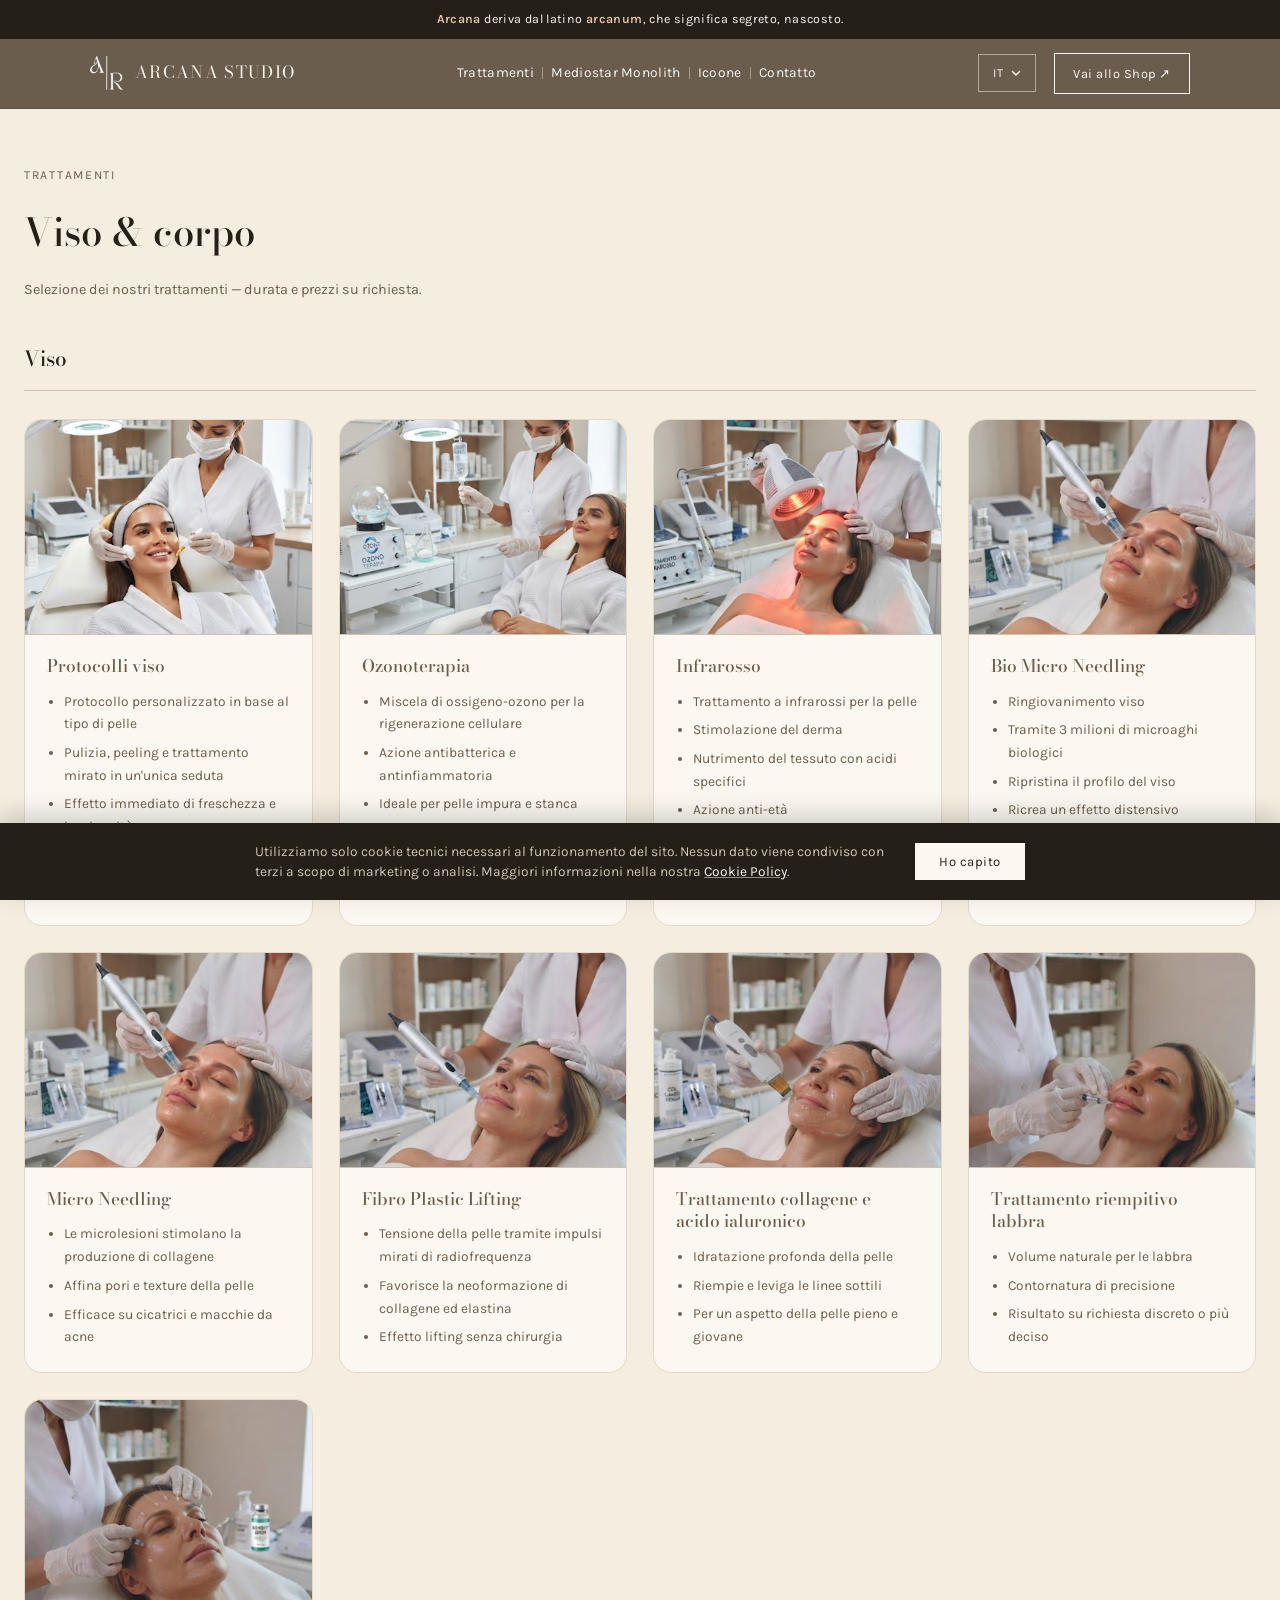
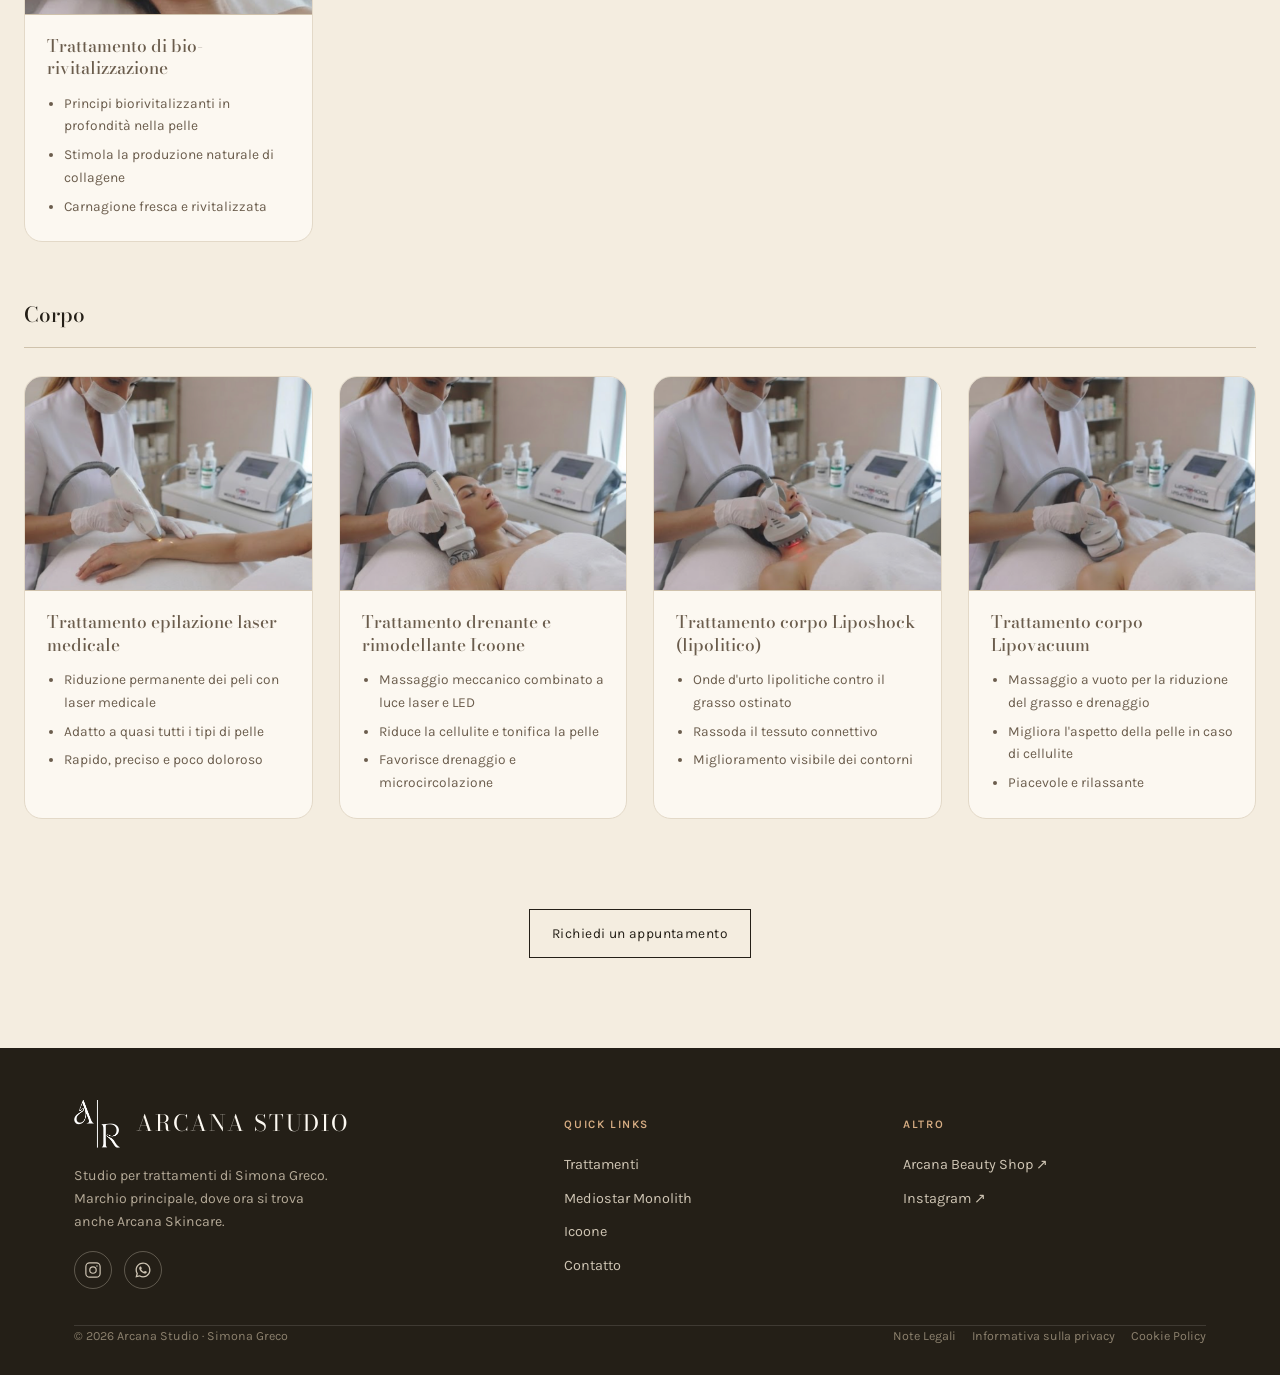
==== commit 022d2359: "Use correct Italian label for footer privacy link Change footer.privacyPolicy for IT from "Privacy P" ====
--- a/behandlungen.html
+++ b/behandlungen.html
@@ -551,7 +551,7 @@
       "footer.studioHeading":"Studio","footer.quickLinks":"Quick Links","footer.linkAbout":"Chi siamo","footer.linkTreatments":"Trattamenti","footer.linkClass":"Simona Greco","footer.linkContact":"Contatto",
       "footer.moreHeading":"Altro","footer.linkShop":"Arcana Beauty Shop ↗","footer.linkInstagram":"Instagram ↗",
       "footer.copyright":"© 2026 Arcana Studio · Simona Greco",
-      "footer.legalNotice":"Note Legali","footer.privacyPolicy":"Privacy Policy","footer.cookiePolicy":"Cookie Policy","cookiebanner.text":"Utilizziamo solo cookie tecnici necessari al funzionamento del sito. Nessun dato viene condiviso con terzi a scopo di marketing o analisi. Maggiori informazioni nella nostra <a href=\"cookie.html\">Cookie Policy</a>.","cookiebanner.accept":"Ho capito",
+      "footer.legalNotice":"Note Legali","footer.privacyPolicy":"Informativa sulla privacy","footer.cookiePolicy":"Cookie Policy","cookiebanner.text":"Utilizziamo solo cookie tecnici necessari al funzionamento del sito. Nessun dato viene condiviso con terzi a scopo di marketing o analisi. Maggiori informazioni nella nostra <a href=\"cookie.html\">Cookie Policy</a>.","cookiebanner.accept":"Ho capito",
       "treatments.eyebrow":"Trattamenti","treatments.h2":"Viso &amp; corpo",
       "treatments.note":"Selezione dei nostri trattamenti — durata e prezzi su richiesta.",
       "cat1.h3":"Viso",
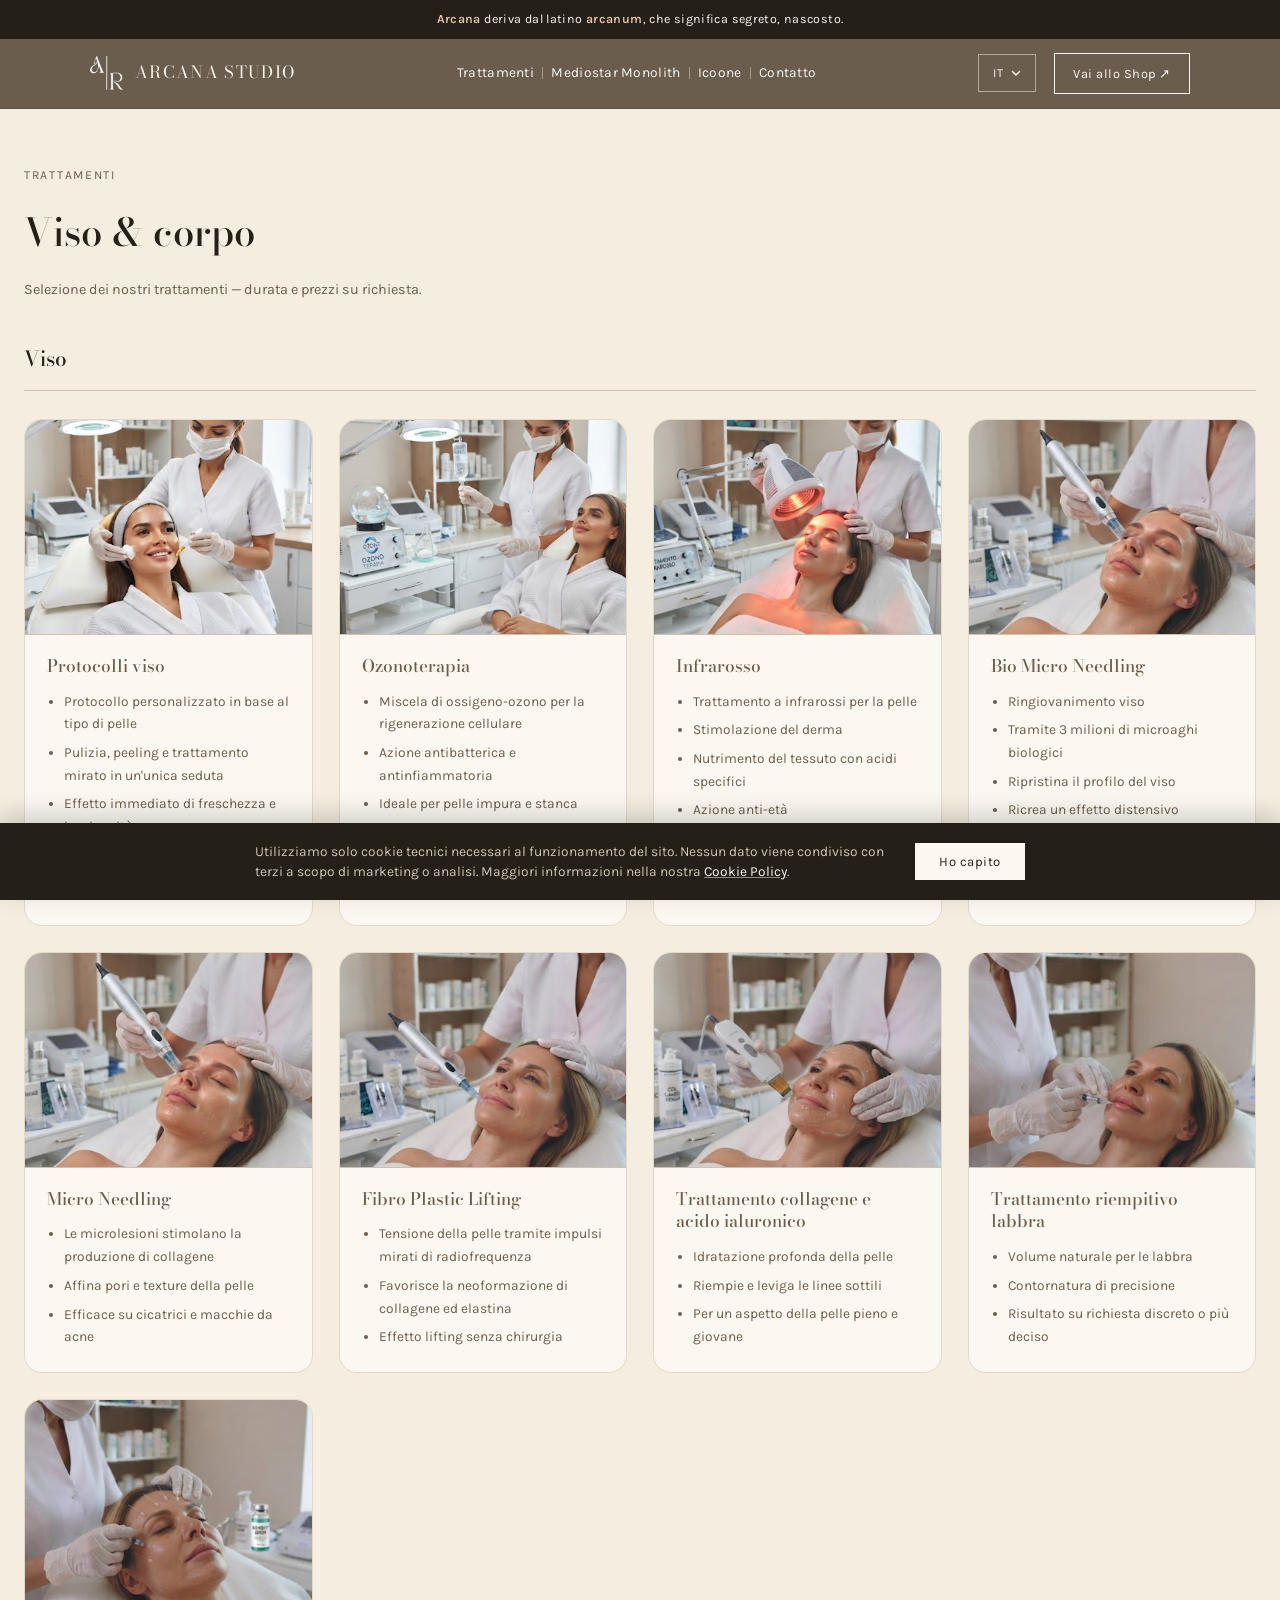
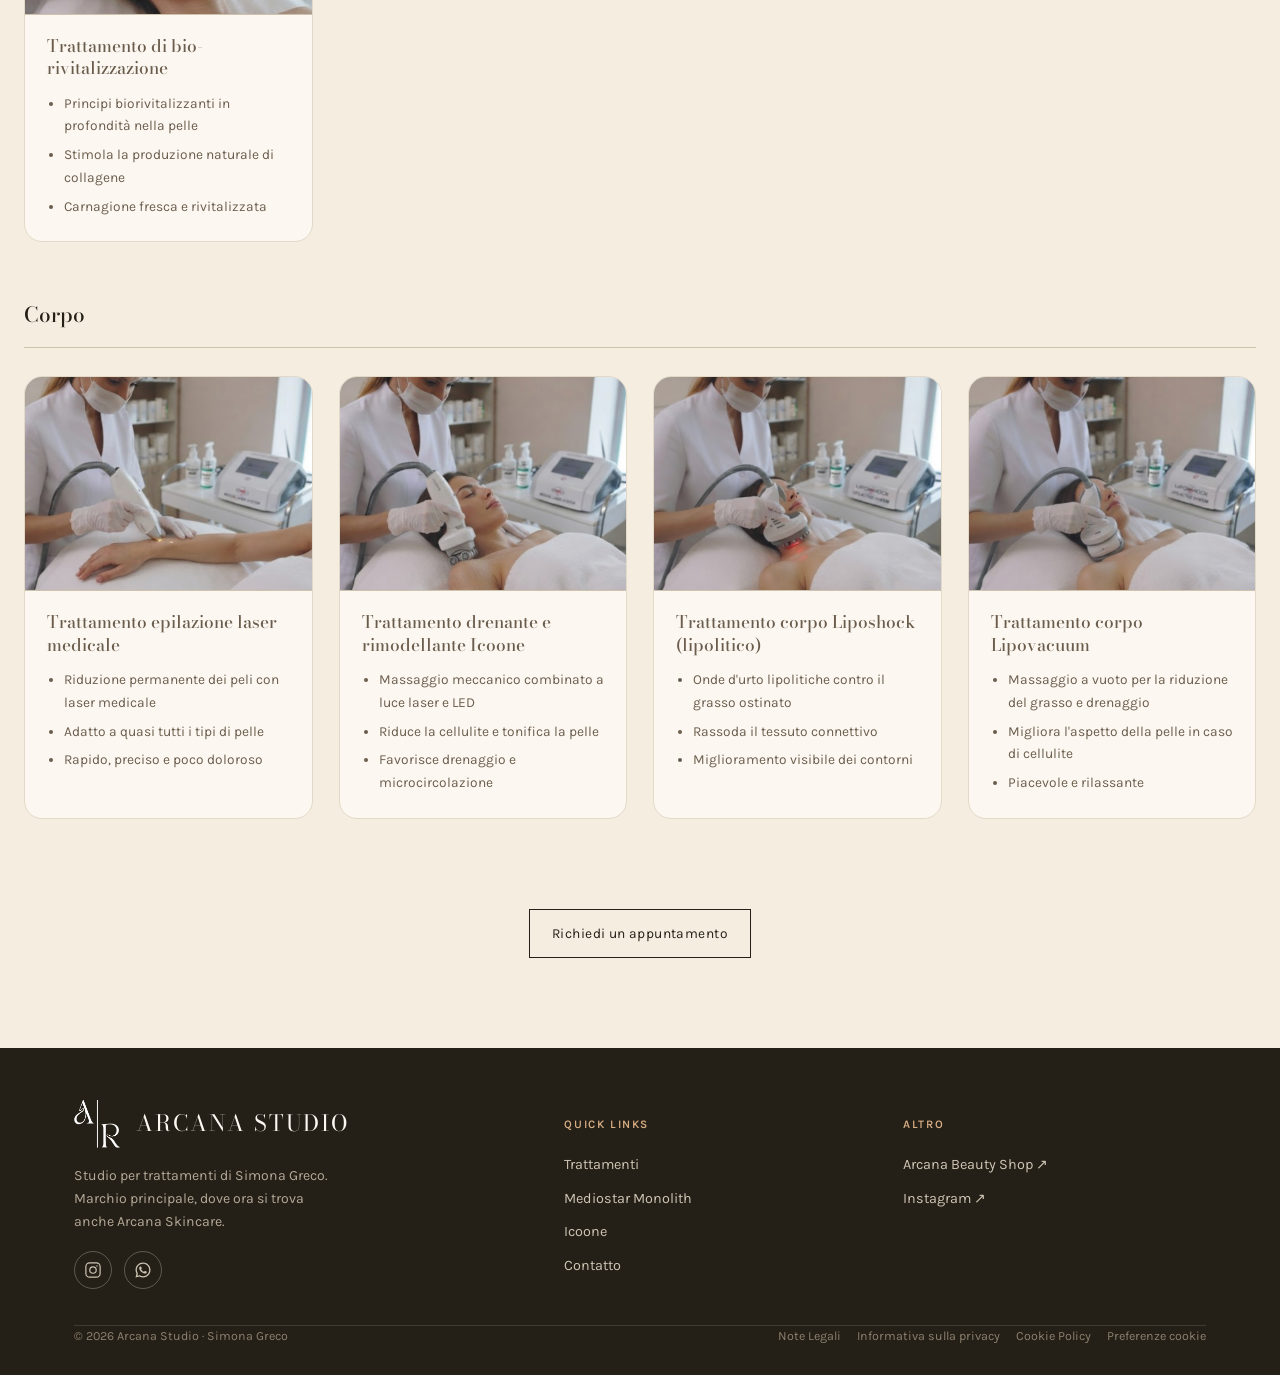
==== commit d5590d0c: "Add cookie consent settings link to footer Per the Garante's 2025 cookie guidelines, users should be" ====
--- a/behandlungen.html
+++ b/behandlungen.html
@@ -503,6 +503,7 @@
         <a href="impressum.html" data-i18n="footer.legalNotice">Impressum</a>
         <a href="privacy.html" data-i18n="footer.privacyPolicy">Datenschutz</a>
         <a href="cookie.html" data-i18n="footer.cookiePolicy">Cookies</a>
+        <a href="#" id="cookie-settings-link" data-i18n="footer.cookieSettings">Cookie-Einstellungen</a>
       </div>
     </div>
   </div>
@@ -522,7 +523,7 @@
       "footer.studioHeading":"Studio","footer.quickLinks":"Quick Links","footer.linkAbout":"Über uns","footer.linkTreatments":"Behandlungen","footer.linkClass":"Simona Greco","footer.linkContact":"Kontakt",
       "footer.moreHeading":"Mehr","footer.linkShop":"Arcana Beauty Shop ↗","footer.linkInstagram":"Instagram ↗",
       "footer.copyright":"© 2026 Arcana Studio · Simona Greco",
-      "footer.legalNotice":"Impressum","footer.privacyPolicy":"Datenschutz","footer.cookiePolicy":"Cookies","cookiebanner.text":"Wir verwenden ausschließlich technisch notwendige Cookies für den Betrieb dieser Website. Es werden keine Daten zu Marketing- oder Analysezwecken an Dritte weitergegeben. Mehr dazu in unserer <a href=\"cookie.html\">Cookie-Richtlinie</a>.","cookiebanner.accept":"Verstanden",
+      "footer.legalNotice":"Impressum","footer.privacyPolicy":"Datenschutz","footer.cookiePolicy":"Cookies","footer.cookieSettings":"Cookie-Einstellungen","cookiebanner.text":"Wir verwenden ausschließlich technisch notwendige Cookies für den Betrieb dieser Website. Es werden keine Daten zu Marketing- oder Analysezwecken an Dritte weitergegeben. Mehr dazu in unserer <a href=\"cookie.html\">Cookie-Richtlinie</a>.","cookiebanner.accept":"Verstanden",
       "treatments.eyebrow":"Behandlungsmenü","treatments.h2":"Gesicht &amp; Körper",
       "treatments.note":"Auswahl unserer Behandlungen — Dauer und Preise auf Anfrage.",
       "cat1.h3":"Gesicht",
@@ -551,7 +552,7 @@
       "footer.studioHeading":"Studio","footer.quickLinks":"Quick Links","footer.linkAbout":"Chi siamo","footer.linkTreatments":"Trattamenti","footer.linkClass":"Simona Greco","footer.linkContact":"Contatto",
       "footer.moreHeading":"Altro","footer.linkShop":"Arcana Beauty Shop ↗","footer.linkInstagram":"Instagram ↗",
       "footer.copyright":"© 2026 Arcana Studio · Simona Greco",
-      "footer.legalNotice":"Note Legali","footer.privacyPolicy":"Informativa sulla privacy","footer.cookiePolicy":"Cookie Policy","cookiebanner.text":"Utilizziamo solo cookie tecnici necessari al funzionamento del sito. Nessun dato viene condiviso con terzi a scopo di marketing o analisi. Maggiori informazioni nella nostra <a href=\"cookie.html\">Cookie Policy</a>.","cookiebanner.accept":"Ho capito",
+      "footer.legalNotice":"Note Legali","footer.privacyPolicy":"Informativa sulla privacy","footer.cookiePolicy":"Cookie Policy","footer.cookieSettings":"Preferenze cookie","cookiebanner.text":"Utilizziamo solo cookie tecnici necessari al funzionamento del sito. Nessun dato viene condiviso con terzi a scopo di marketing o analisi. Maggiori informazioni nella nostra <a href=\"cookie.html\">Cookie Policy</a>.","cookiebanner.accept":"Ho capito",
       "treatments.eyebrow":"Trattamenti","treatments.h2":"Viso &amp; corpo",
       "treatments.note":"Selezione dei nostri trattamenti — durata e prezzi su richiesta.",
       "cat1.h3":"Viso",
@@ -580,7 +581,7 @@
       "footer.studioHeading":"Studio","footer.quickLinks":"Quick Links","footer.linkAbout":"About","footer.linkTreatments":"Treatments","footer.linkClass":"Simona Greco","footer.linkContact":"Contact",
       "footer.moreHeading":"More","footer.linkShop":"Arcana Beauty Shop ↗","footer.linkInstagram":"Instagram ↗",
       "footer.copyright":"© 2026 Arcana Studio · Simona Greco",
-      "footer.legalNotice":"Legal Notice","footer.privacyPolicy":"Privacy Policy","footer.cookiePolicy":"Cookie Policy","cookiebanner.text":"We only use strictly necessary cookies to run this website. No data is shared with third parties for marketing or analytics purposes. More information in our <a href=\"cookie.html\">Cookie Policy</a>.","cookiebanner.accept":"Got it",
+      "footer.legalNotice":"Legal Notice","footer.privacyPolicy":"Privacy Policy","footer.cookiePolicy":"Cookie Policy","footer.cookieSettings":"Cookie Settings","cookiebanner.text":"We only use strictly necessary cookies to run this website. No data is shared with third parties for marketing or analytics purposes. More information in our <a href=\"cookie.html\">Cookie Policy</a>.","cookiebanner.accept":"Got it",
       "treatments.eyebrow":"Treatments","treatments.h2":"Face &amp; body",
       "treatments.note":"A selection of our treatments — duration and prices upon request.",
       "cat1.h3":"Face",
@@ -609,7 +610,7 @@
       "footer.studioHeading":"Studio","footer.quickLinks":"Quick Links","footer.linkAbout":"À propos","footer.linkTreatments":"Soins","footer.linkClass":"Simona Greco","footer.linkContact":"Contact",
       "footer.moreHeading":"Plus","footer.linkShop":"Arcana Beauty Shop ↗","footer.linkInstagram":"Instagram ↗",
       "footer.copyright":"© 2026 Arcana Studio · Simona Greco",
-      "footer.legalNotice":"Mentions légales","footer.privacyPolicy":"Confidentialité","footer.cookiePolicy":"Cookies","cookiebanner.text":"Nous utilisons uniquement des cookies techniques nécessaires au fonctionnement du site. Aucune donnée n'est partagée avec des tiers à des fins de marketing ou d'analyse. Plus d'informations dans notre <a href=\"cookie.html\">Politique de cookies</a>.","cookiebanner.accept":"Compris",
+      "footer.legalNotice":"Mentions légales","footer.privacyPolicy":"Confidentialité","footer.cookiePolicy":"Cookies","footer.cookieSettings":"Paramètres des cookies","cookiebanner.text":"Nous utilisons uniquement des cookies techniques nécessaires au fonctionnement du site. Aucune donnée n'est partagée avec des tiers à des fins de marketing ou d'analyse. Plus d'informations dans notre <a href=\"cookie.html\">Politique de cookies</a>.","cookiebanner.accept":"Compris",
       "treatments.eyebrow":"Soins","treatments.h2":"Visage &amp; corps",
       "treatments.note":"Une sélection de nos soins — durée et tarifs sur demande.",
       "cat1.h3":"Visage",
@@ -638,7 +639,7 @@
       "footer.studioHeading":"Estudio","footer.quickLinks":"Quick Links","footer.linkAbout":"Sobre nosotros","footer.linkTreatments":"Tratamientos","footer.linkClass":"Simona Greco","footer.linkContact":"Contacto",
       "footer.moreHeading":"Más","footer.linkShop":"Arcana Beauty Shop ↗","footer.linkInstagram":"Instagram ↗",
       "footer.copyright":"© 2026 Arcana Studio · Simona Greco",
-      "footer.legalNotice":"Aviso Legal","footer.privacyPolicy":"Política de Privacidad","footer.cookiePolicy":"Política de Cookies","cookiebanner.text":"Utilizamos únicamente cookies técnicas necesarias para el funcionamiento del sitio. No se comparten datos con terceros con fines de marketing o análisis. Más información en nuestra <a href=\"cookie.html\">Política de Cookies</a>.","cookiebanner.accept":"Entendido",
+      "footer.legalNotice":"Aviso Legal","footer.privacyPolicy":"Política de Privacidad","footer.cookiePolicy":"Política de Cookies","footer.cookieSettings":"Configuración de cookies","cookiebanner.text":"Utilizamos únicamente cookies técnicas necesarias para el funcionamiento del sitio. No se comparten datos con terceros con fines de marketing o análisis. Más información en nuestra <a href=\"cookie.html\">Política de Cookies</a>.","cookiebanner.accept":"Entendido",
       "treatments.eyebrow":"Tratamientos","treatments.h2":"Rostro &amp; cuerpo",
       "treatments.note":"Una selección de nuestros tratamientos — duración y precios a consultar.",
       "cat1.h3":"Rostro",
@@ -739,6 +740,14 @@
     try{ localStorage.setItem('arcanaCookieConsent', 'accepted'); }catch(e){}
     banner.hidden = true;
   });
+  var settingsLink = document.getElementById('cookie-settings-link');
+  if(settingsLink){
+    settingsLink.addEventListener('click', function(e){
+      e.preventDefault();
+      try{ localStorage.removeItem('arcanaCookieConsent'); }catch(err){}
+      banner.hidden = false;
+    });
+  }
 })();
 </script>
 
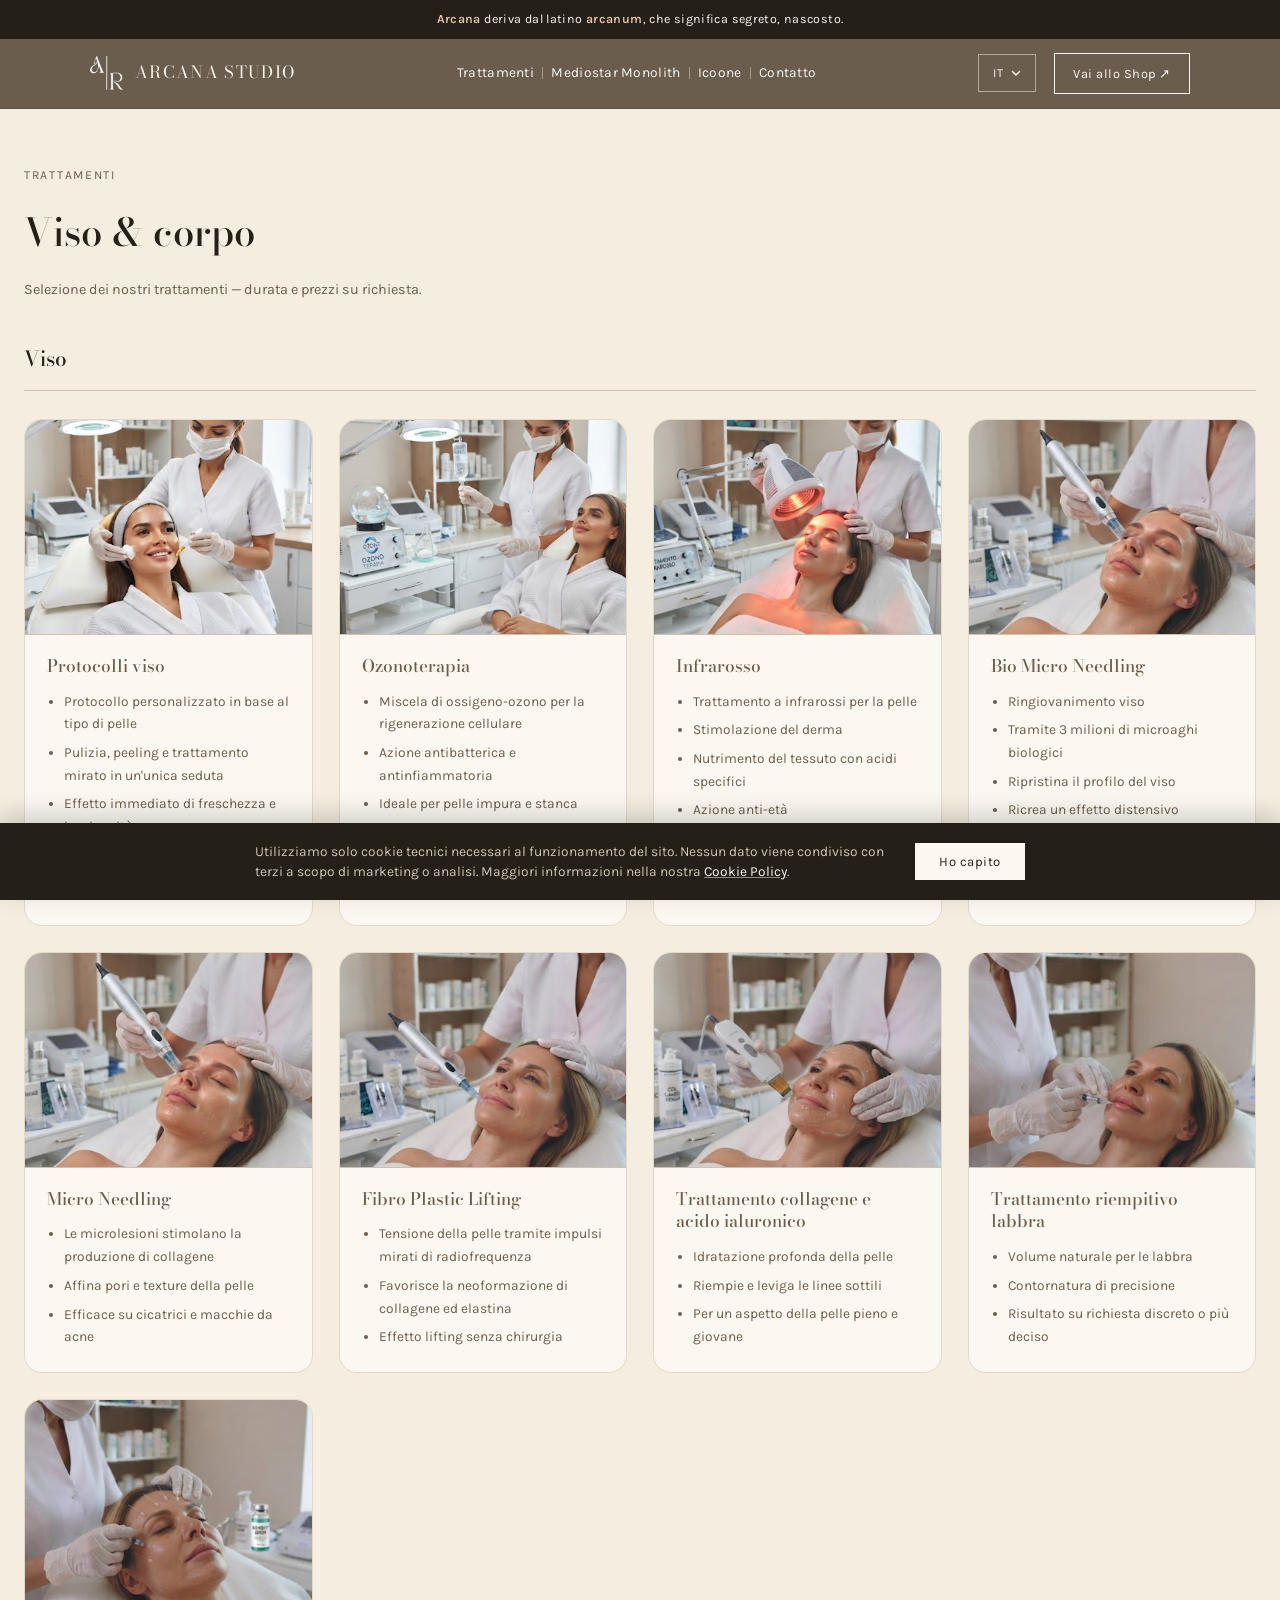
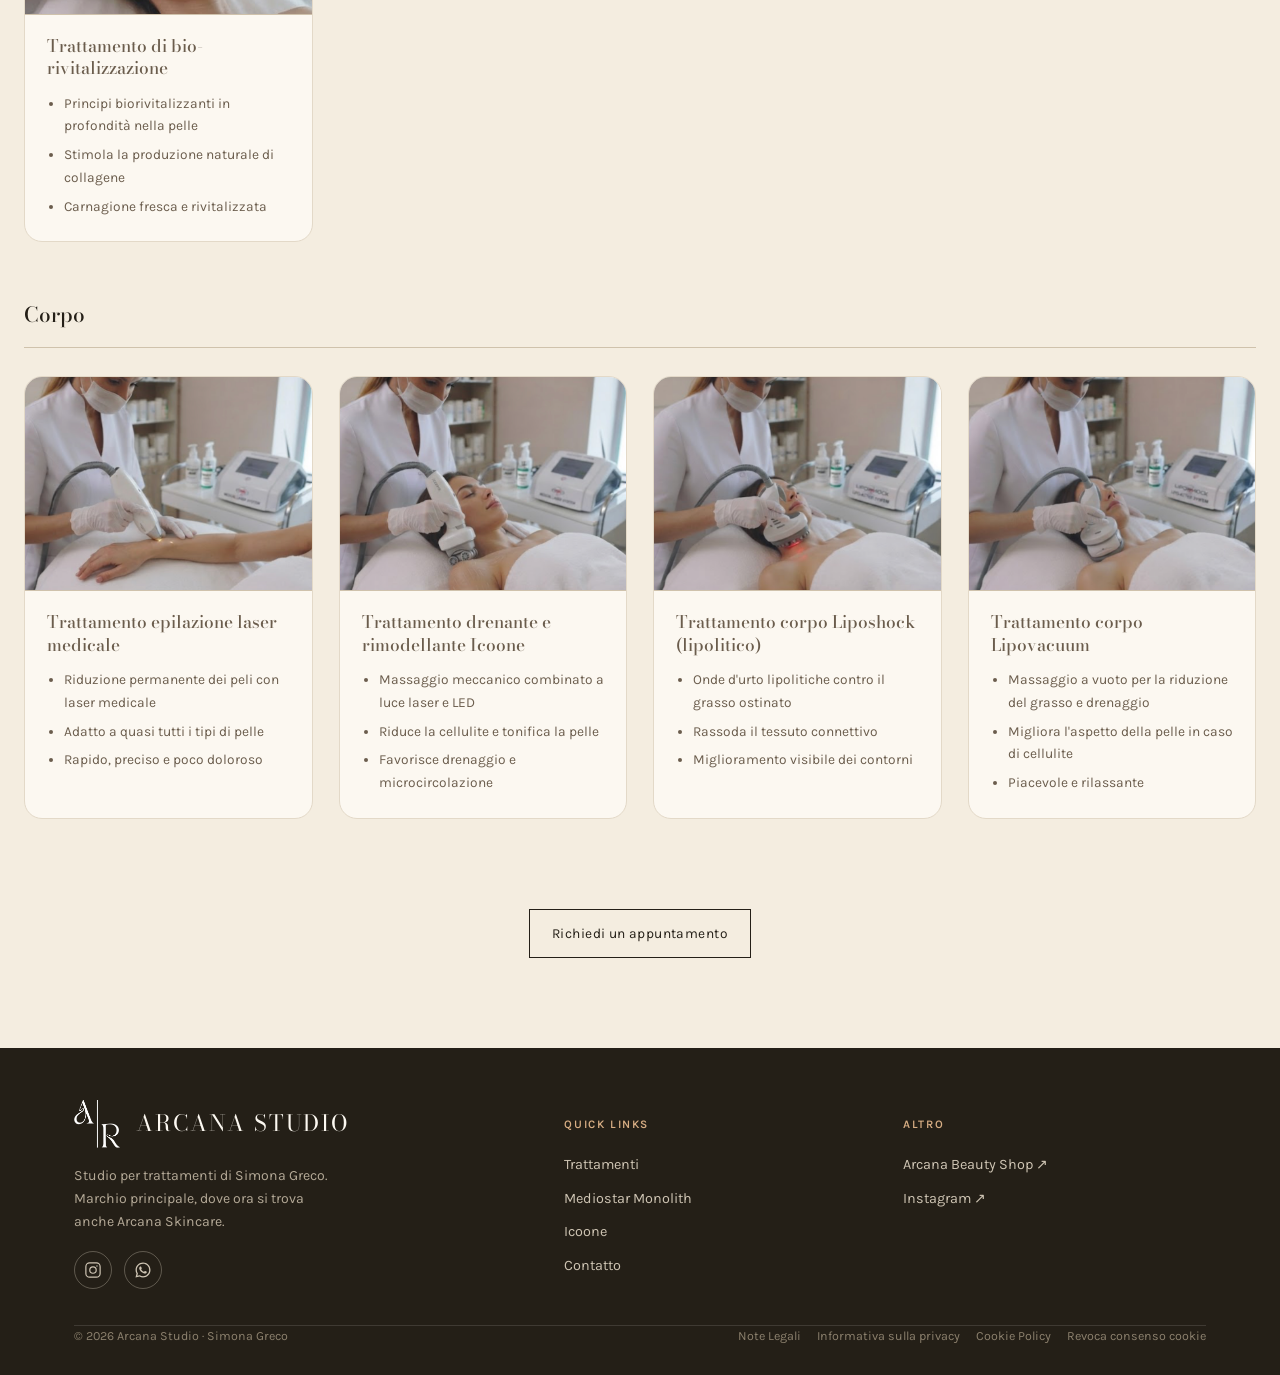
==== commit 56064e77: "Rename footer cookie link to reflect its actual action The link only clears stored consent and reope" ====
--- a/behandlungen.html
+++ b/behandlungen.html
@@ -503,7 +503,7 @@
         <a href="impressum.html" data-i18n="footer.legalNotice">Impressum</a>
         <a href="privacy.html" data-i18n="footer.privacyPolicy">Datenschutz</a>
         <a href="cookie.html" data-i18n="footer.cookiePolicy">Cookies</a>
-        <a href="#" id="cookie-settings-link" data-i18n="footer.cookieSettings">Cookie-Einstellungen</a>
+        <a href="#" id="cookie-settings-link" data-i18n="footer.cookieSettings">Cookie-Einwilligung widerrufen</a>
       </div>
     </div>
   </div>
@@ -523,7 +523,7 @@
       "footer.studioHeading":"Studio","footer.quickLinks":"Quick Links","footer.linkAbout":"Über uns","footer.linkTreatments":"Behandlungen","footer.linkClass":"Simona Greco","footer.linkContact":"Kontakt",
       "footer.moreHeading":"Mehr","footer.linkShop":"Arcana Beauty Shop ↗","footer.linkInstagram":"Instagram ↗",
       "footer.copyright":"© 2026 Arcana Studio · Simona Greco",
-      "footer.legalNotice":"Impressum","footer.privacyPolicy":"Datenschutz","footer.cookiePolicy":"Cookies","footer.cookieSettings":"Cookie-Einstellungen","cookiebanner.text":"Wir verwenden ausschließlich technisch notwendige Cookies für den Betrieb dieser Website. Es werden keine Daten zu Marketing- oder Analysezwecken an Dritte weitergegeben. Mehr dazu in unserer <a href=\"cookie.html\">Cookie-Richtlinie</a>.","cookiebanner.accept":"Verstanden",
+      "footer.legalNotice":"Impressum","footer.privacyPolicy":"Datenschutz","footer.cookiePolicy":"Cookies","footer.cookieSettings":"Cookie-Einwilligung widerrufen","cookiebanner.text":"Wir verwenden ausschließlich technisch notwendige Cookies für den Betrieb dieser Website. Es werden keine Daten zu Marketing- oder Analysezwecken an Dritte weitergegeben. Mehr dazu in unserer <a href=\"cookie.html\">Cookie-Richtlinie</a>.","cookiebanner.accept":"Verstanden",
       "treatments.eyebrow":"Behandlungsmenü","treatments.h2":"Gesicht &amp; Körper",
       "treatments.note":"Auswahl unserer Behandlungen — Dauer und Preise auf Anfrage.",
       "cat1.h3":"Gesicht",
@@ -552,7 +552,7 @@
       "footer.studioHeading":"Studio","footer.quickLinks":"Quick Links","footer.linkAbout":"Chi siamo","footer.linkTreatments":"Trattamenti","footer.linkClass":"Simona Greco","footer.linkContact":"Contatto",
       "footer.moreHeading":"Altro","footer.linkShop":"Arcana Beauty Shop ↗","footer.linkInstagram":"Instagram ↗",
       "footer.copyright":"© 2026 Arcana Studio · Simona Greco",
-      "footer.legalNotice":"Note Legali","footer.privacyPolicy":"Informativa sulla privacy","footer.cookiePolicy":"Cookie Policy","footer.cookieSettings":"Preferenze cookie","cookiebanner.text":"Utilizziamo solo cookie tecnici necessari al funzionamento del sito. Nessun dato viene condiviso con terzi a scopo di marketing o analisi. Maggiori informazioni nella nostra <a href=\"cookie.html\">Cookie Policy</a>.","cookiebanner.accept":"Ho capito",
+      "footer.legalNotice":"Note Legali","footer.privacyPolicy":"Informativa sulla privacy","footer.cookiePolicy":"Cookie Policy","footer.cookieSettings":"Revoca consenso cookie","cookiebanner.text":"Utilizziamo solo cookie tecnici necessari al funzionamento del sito. Nessun dato viene condiviso con terzi a scopo di marketing o analisi. Maggiori informazioni nella nostra <a href=\"cookie.html\">Cookie Policy</a>.","cookiebanner.accept":"Ho capito",
       "treatments.eyebrow":"Trattamenti","treatments.h2":"Viso &amp; corpo",
       "treatments.note":"Selezione dei nostri trattamenti — durata e prezzi su richiesta.",
       "cat1.h3":"Viso",
@@ -581,7 +581,7 @@
       "footer.studioHeading":"Studio","footer.quickLinks":"Quick Links","footer.linkAbout":"About","footer.linkTreatments":"Treatments","footer.linkClass":"Simona Greco","footer.linkContact":"Contact",
       "footer.moreHeading":"More","footer.linkShop":"Arcana Beauty Shop ↗","footer.linkInstagram":"Instagram ↗",
       "footer.copyright":"© 2026 Arcana Studio · Simona Greco",
-      "footer.legalNotice":"Legal Notice","footer.privacyPolicy":"Privacy Policy","footer.cookiePolicy":"Cookie Policy","footer.cookieSettings":"Cookie Settings","cookiebanner.text":"We only use strictly necessary cookies to run this website. No data is shared with third parties for marketing or analytics purposes. More information in our <a href=\"cookie.html\">Cookie Policy</a>.","cookiebanner.accept":"Got it",
+      "footer.legalNotice":"Legal Notice","footer.privacyPolicy":"Privacy Policy","footer.cookiePolicy":"Cookie Policy","footer.cookieSettings":"Withdraw cookie consent","cookiebanner.text":"We only use strictly necessary cookies to run this website. No data is shared with third parties for marketing or analytics purposes. More information in our <a href=\"cookie.html\">Cookie Policy</a>.","cookiebanner.accept":"Got it",
       "treatments.eyebrow":"Treatments","treatments.h2":"Face &amp; body",
       "treatments.note":"A selection of our treatments — duration and prices upon request.",
       "cat1.h3":"Face",
@@ -610,7 +610,7 @@
       "footer.studioHeading":"Studio","footer.quickLinks":"Quick Links","footer.linkAbout":"À propos","footer.linkTreatments":"Soins","footer.linkClass":"Simona Greco","footer.linkContact":"Contact",
       "footer.moreHeading":"Plus","footer.linkShop":"Arcana Beauty Shop ↗","footer.linkInstagram":"Instagram ↗",
       "footer.copyright":"© 2026 Arcana Studio · Simona Greco",
-      "footer.legalNotice":"Mentions légales","footer.privacyPolicy":"Confidentialité","footer.cookiePolicy":"Cookies","footer.cookieSettings":"Paramètres des cookies","cookiebanner.text":"Nous utilisons uniquement des cookies techniques nécessaires au fonctionnement du site. Aucune donnée n'est partagée avec des tiers à des fins de marketing ou d'analyse. Plus d'informations dans notre <a href=\"cookie.html\">Politique de cookies</a>.","cookiebanner.accept":"Compris",
+      "footer.legalNotice":"Mentions légales","footer.privacyPolicy":"Confidentialité","footer.cookiePolicy":"Cookies","footer.cookieSettings":"Retirer le consentement aux cookies","cookiebanner.text":"Nous utilisons uniquement des cookies techniques nécessaires au fonctionnement du site. Aucune donnée n'est partagée avec des tiers à des fins de marketing ou d'analyse. Plus d'informations dans notre <a href=\"cookie.html\">Politique de cookies</a>.","cookiebanner.accept":"Compris",
       "treatments.eyebrow":"Soins","treatments.h2":"Visage &amp; corps",
       "treatments.note":"Une sélection de nos soins — durée et tarifs sur demande.",
       "cat1.h3":"Visage",
@@ -639,7 +639,7 @@
       "footer.studioHeading":"Estudio","footer.quickLinks":"Quick Links","footer.linkAbout":"Sobre nosotros","footer.linkTreatments":"Tratamientos","footer.linkClass":"Simona Greco","footer.linkContact":"Contacto",
       "footer.moreHeading":"Más","footer.linkShop":"Arcana Beauty Shop ↗","footer.linkInstagram":"Instagram ↗",
       "footer.copyright":"© 2026 Arcana Studio · Simona Greco",
-      "footer.legalNotice":"Aviso Legal","footer.privacyPolicy":"Política de Privacidad","footer.cookiePolicy":"Política de Cookies","footer.cookieSettings":"Configuración de cookies","cookiebanner.text":"Utilizamos únicamente cookies técnicas necesarias para el funcionamiento del sitio. No se comparten datos con terceros con fines de marketing o análisis. Más información en nuestra <a href=\"cookie.html\">Política de Cookies</a>.","cookiebanner.accept":"Entendido",
+      "footer.legalNotice":"Aviso Legal","footer.privacyPolicy":"Política de Privacidad","footer.cookiePolicy":"Política de Cookies","footer.cookieSettings":"Retirar el consentimiento de cookies","cookiebanner.text":"Utilizamos únicamente cookies técnicas necesarias para el funcionamiento del sitio. No se comparten datos con terceros con fines de marketing o análisis. Más información en nuestra <a href=\"cookie.html\">Política de Cookies</a>.","cookiebanner.accept":"Entendido",
       "treatments.eyebrow":"Tratamientos","treatments.h2":"Rostro &amp; cuerpo",
       "treatments.note":"Una selección de nuestros tratamientos — duración y precios a consultar.",
       "cat1.h3":"Rostro",
